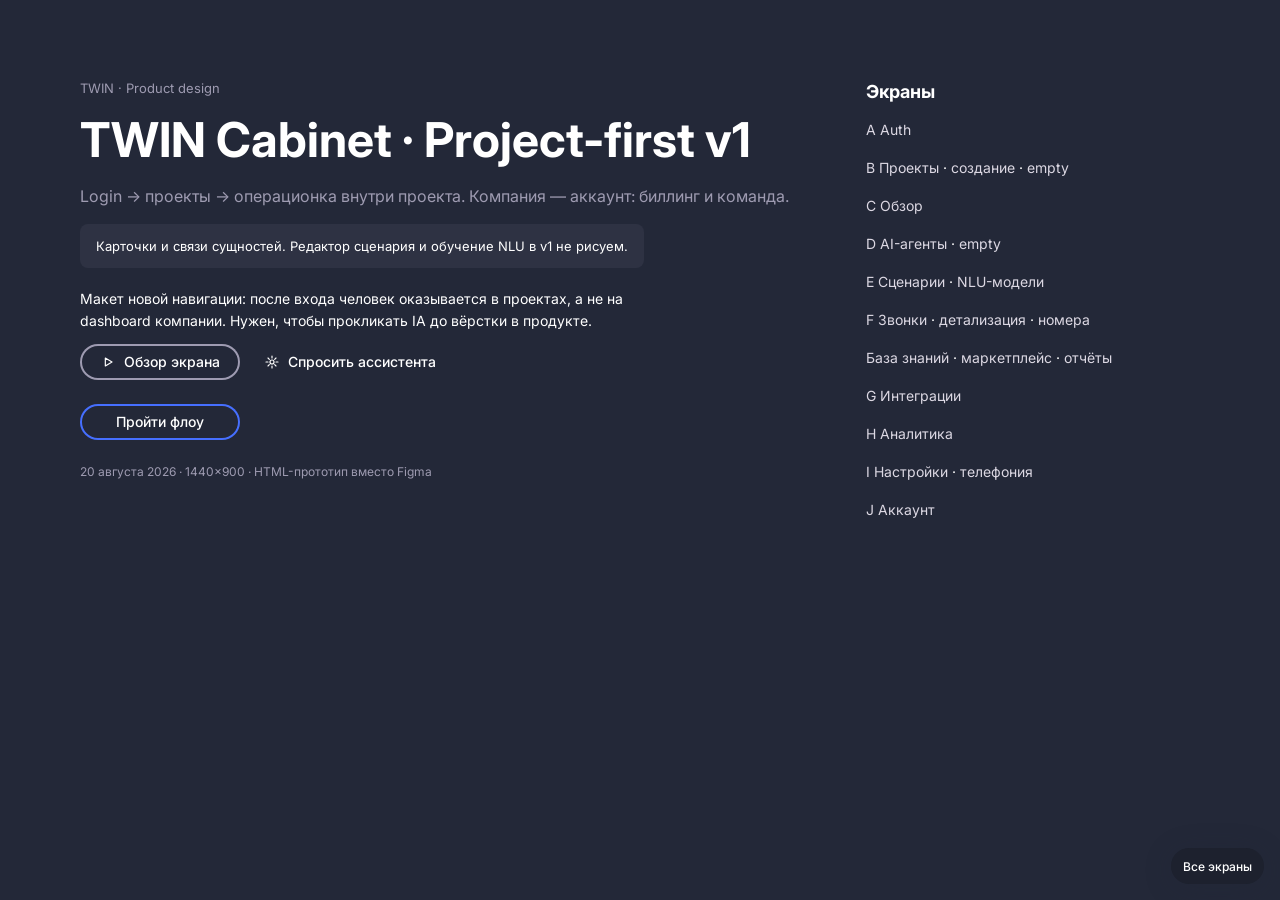
==== index.html @ 2c98aaec "Publish TWIN Cabinet prototype for GitHub Pages" ====
<!doctype html>
<html lang="ru">
  <head>
    <meta charset="utf-8" />
    <meta name="viewport" content="width=1366" />
    <title>TWIN Cabinet · Project-first v1</title>
    <link rel="preconnect" href="https://fonts.googleapis.com" />
    <link rel="preconnect" href="https://fonts.gstatic.com" crossorigin />
    <link
      href="https://fonts.googleapis.com/css2?family=IBM+Plex+Mono:wght@400;500&family=Inter:wght@400;500;700&display=swap"
      rel="stylesheet"
    />
    <link rel="stylesheet" href="css/app.css" />
  </head>
  <body>
    <div id="app"></div>
    <button class="proto-fab" type="button" id="proto-toggle">Все экраны</button>
    <div class="proto-panel hidden" id="proto-panel"></div>
    <!-- Order matters. No bundler — GitHub Pages serves these as-is. -->
    <script src="js/icons.js"></script>
    <script src="js/data.js"></script>
    <script src="js/state.js"></script>
    <script src="js/kinds.js"></script>
    <script src="js/cards.js"></script>
    <script src="js/shell.js"></script>
    <script src="js/guide.js"></script>
    <script src="js/screens-auth.js"></script>
    <script src="js/screens-projects.js"></script>
    <script src="js/screens-ops.js"></script>
    <script src="js/screens-account.js"></script>
    <script src="js/screens-lab.js"></script>
    <script src="js/proto.js"></script>
    <script src="js/boot.js"></script>
  </body>
</html>
---- css/app.css ----
:root {
  --superdark: #1d212e;
  --dark: #232838;
  --mediumdark: #2e3243;
  --mediumdark-02: #444158;
  --mediumdark-03: #56556e;
  --lightdark: #58546e;
  --darkgrey: #9e9bb1;
  --grey: #dcd8e3;
  --lightgrey: #e9e5f0;
  --light: #f1eff5;
  --superlight: #f8f7fa;
  --white: #ffffff;

  --purple: #a156ff;
  --purple-08: #f7f1ff;
  --blue: #466fff;
  --sky: #32b5ee;
  --sky-08: #eff9fe;
  --turquoise: #26cfbb;
  --turquoise-08: #e9faf7;
  --malachite: #1dca66;
  --malachite-08: #edfbf3;
  --green: #71ca00;
  --green-08: #f3fbe6;
  --pink: #ff4286;
  --pink-08: #fff0f6;
  --coralred: #ff4242;
  --coralred-08: #fff0f0;
  --pumpkin: #f66020;
  --pumpkin-08: #fff3ec;
  --tulip: #e5a831;
  --tulip-08: #fdf8ee;
  --flower: #dac400;

  --shadow-small: 0 2px 5px rgba(35, 40, 56, 0.18);
  --shadow-soft: 0 4px 40px rgba(158, 155, 177, 0.18);
  --shadow-medium: 0 4px 30px rgba(35, 40, 56, 0.18);

  --r4: 4px;
  --r8: 8px;
  --r10: 10px;
  --r20: 20px;
  --chip: 20px;

  --sidebar: 240px;
  --sidebar-collapsed: 56px;
  --topbar: 56px;

  --font: Inter, system-ui, sans-serif;
  --mono: "IBM Plex Mono", ui-monospace, monospace;
}

* { box-sizing: border-box; }
html, body { margin: 0; height: 100%; }
body {
  font-family: var(--font);
  font-size: 14px;
  line-height: 24px;
  color: var(--superdark);
  background: var(--dark);
  min-width: 1366px;
  min-height: 900px;
}
button, input, select, textarea { font-family: inherit; }
a { color: inherit; }
button { cursor: pointer; }
.mono { font-family: var(--mono); font-size: 12px; line-height: 16px; }

.h1 { font-size: 30px; line-height: 40px; font-weight: 700; margin: 0; }
.h2 { font-size: 20px; line-height: 32px; font-weight: 700; margin: 0; }
.h3 { font-size: 18px; line-height: 24px; font-weight: 700; margin: 0; }
.h4 { font-size: 16px; line-height: 24px; font-weight: 500; margin: 0; }
.h5 { font-size: 14px; line-height: 24px; font-weight: 500; margin: 0; }
.h6 { font-size: 13px; line-height: 16px; font-weight: 500; margin: 0; }
.normal { font-size: 14px; line-height: 24px; font-weight: 400; }
.small { font-size: 13px; line-height: 16px; font-weight: 400; }
.verysmall { font-size: 12px; line-height: 16px; font-weight: 400; }
.muted { color: var(--lightdark); }
.muted-dark { color: var(--darkgrey); }

/* Buttons — Twin ring-fill */
.btn {
  display: inline-flex;
  align-items: center;
  justify-content: center;
  gap: 8px;
  min-height: 36px;
  padding: 6px 16px;
  border: 0;
  border-radius: var(--r8);
  background: transparent;
  color: var(--blue);
  box-shadow: inset 0 0 0 2px var(--blue);
  font-size: 14px;
  font-weight: 500;
  line-height: 24px;
  transition: 0.2s;
  white-space: nowrap;
}
.btn:hover, .btn:focus-visible { background: var(--blue); color: #fff; outline: none; }
.btn:disabled, .btn.is-disabled {
  color: var(--darkgrey);
  box-shadow: inset 0 0 0 2px var(--grey);
  background: transparent;
  cursor: not-allowed;
  pointer-events: none;
}
.btn-secondary { color: var(--superdark); box-shadow: inset 0 0 0 2px var(--grey); }
.btn-secondary:hover { background: var(--light); color: var(--superdark); }
.btn-ghost { color: var(--lightdark); box-shadow: none; }
.btn-ghost:hover { background: var(--lightgrey); color: var(--superdark); }
.btn-danger { color: var(--coralred); box-shadow: inset 0 0 0 2px var(--coralred); }
.btn-danger:hover { background: var(--coralred); color: #fff; }
.btn-auth {
  border-radius: 30px;
  color: #fff;
  box-shadow: inset 0 0 0 2px var(--blue);
  min-width: 160px;
}
.btn-auth:hover { background: var(--blue); color: #fff; }
.btn-auth.secondary { box-shadow: inset 0 0 0 2px var(--darkgrey); }
.btn-auth.secondary:hover { background: var(--darkgrey); }
.icon-btn {
  width: 36px; height: 36px; padding: 0;
  display: inline-flex; align-items: center; justify-content: center;
  border: 0; border-radius: var(--r8); background: transparent; color: var(--lightdark);
}
.icon-btn:hover { background: var(--lightgrey); color: var(--superdark); }
.icon-btn.on-dark { color: var(--darkgrey); }
.icon-btn.on-dark:hover { background: var(--mediumdark); color: #fff; }

.icon { width: 24px; height: 24px; flex: 0 0 24px; display: inline-flex; }
.icon svg { width: 24px; height: 24px; display: block; }
.icon-16 { width: 16px; height: 16px; flex-basis: 16px; }
.icon-16 svg { width: 16px; height: 16px; }

/* Inputs */
.field { display: flex; flex-direction: column; gap: 6px; }
.field label { font-size: 13px; line-height: 16px; font-weight: 500; color: var(--lightdark); }
.input, .select, .textarea {
  width: 100%;
  height: 40px;
  padding: 8px 12px;
  border: 1px solid var(--grey);
  border-radius: var(--r8);
  background: var(--white);
  color: var(--superdark);
  font-size: 14px;
  line-height: 24px;
  outline: none;
}
.input:focus, .select:focus, .textarea:focus { border-color: var(--blue); box-shadow: 0 0 0 3px rgba(70, 111, 255, 0.15); }
.textarea { height: auto; min-height: 88px; resize: vertical; }
.search {
  display: flex; align-items: center; gap: 8px;
  height: 40px; padding: 0 12px;
  background: var(--white); border: 1px solid var(--grey); border-radius: var(--r8);
}
.search input { border: 0; outline: 0; flex: 1; background: transparent; font-size: 14px; }
.auth-input {
  background: var(--mediumdark);
  border: 1px solid transparent;
  color: #fff;
}
.auth-input::placeholder { color: var(--darkgrey); }
.auth-input:focus { border-color: var(--blue); background: var(--mediumdark); }

/* Chips */
.chip {
  display: inline-flex; align-items: center; gap: 6px;
  height: 24px; padding: 0 10px;
  border-radius: var(--chip);
  font-size: 12px; line-height: 16px; font-weight: 500;
  background: var(--lightgrey); color: var(--lightdark);
}
.chip-draft { background: var(--lightgrey); color: var(--lightdark); }
.chip-active { background: var(--malachite-08); color: #028850; }
.chip-paused { background: var(--tulip-08); color: #bd5d0a; }
.chip-error { background: var(--coralred-08); color: var(--coralred); }
.chip-running { background: var(--sky-08); color: #006299; }
.chip-connected { background: var(--purple-08); color: var(--purple); }
.chip-kind-ai { background: var(--purple-08); color: var(--purple); }
.chip-kind-graph { background: var(--sky-08); color: #006299; }
.chip-kind-nlu { background: var(--tulip-08); color: #bd5d0a; }
.chip-kind-job { background: var(--malachite-08); color: #028850; }
.chip-kind-chat { background: #eef1ff; color: var(--blue); }
.chip-kind-campaign { background: var(--pumpkin-08); color: var(--pumpkin); }
.chip-kind-project { background: var(--light); color: var(--dark); }
.chip-kind-doc { background: var(--pink-08); color: var(--pink); }
.chip-kind-phone { background: var(--turquoise-08); color: #0f8f82; }
.chip-kind-report { background: var(--green-08); color: #4a8a00; }
.chip-kind-market { background: #fbf8dc; color: #8a7900; }
.chip-medium-voice { background: var(--malachite-08); color: #028850; }
.chip-medium-text { background: #eef1ff; color: var(--blue); }
.chip-medium-both { background: var(--superlight); color: var(--lightdark); }
.chips { display: flex; flex-wrap: wrap; gap: 6px; align-items: center; }
.rel-line { font-size: 12px; line-height: 16px; color: var(--lightdark); }
.dot { width: 6px; height: 6px; border-radius: 50%; background: currentColor; }

/* Layout */
.app { display: flex; min-height: 100%; background: var(--light); }
.app.collapsed .sidebar { width: var(--sidebar-collapsed); }
.app.collapsed .nav-label, .app.collapsed .nav-section, .app.collapsed .brand-text { display: none; }
.app.collapsed .nav-item { justify-content: center; padding: 0; width: 40px; margin: 0 auto; }

.sidebar {
  width: var(--sidebar);
  flex: 0 0 auto;
  background: var(--dark);
  color: #fff;
  display: flex;
  flex-direction: column;
  min-height: 100vh;
  padding: 12px 8px 16px;
}
.brand {
  display: flex; align-items: center; gap: 10px;
  height: 40px; padding: 0 8px; margin-bottom: 8px;
  color: var(--superdark); text-decoration: none;
}
.sidebar .brand { color: #fff; margin-bottom: 8px; }
.brand-mark {
  width: 28px; height: 28px; border-radius: 8px;
  background: var(--purple);
  display: grid; place-items: center;
  font-weight: 700; font-size: 13px; color: #fff;
}
.nav { display: flex; flex-direction: column; gap: 2px; flex: 1; }
.nav-item {
  display: flex; align-items: center; gap: 10px;
  height: 40px; padding: 0 12px;
  border-radius: var(--r8);
  color: var(--darkgrey);
  text-decoration: none;
  font-size: 14px; font-weight: 500;
}
.nav-item:hover { background: var(--mediumdark); color: #fff; }
.nav-item.is-active { background: var(--mediumdark); color: #fff; }
.nav-item.is-active .icon { color: var(--purple); }
.nav-divider { height: 1px; background: var(--mediumdark); margin: 8px 12px; }
.sidebar-foot { padding: 8px; }

.main { flex: 1; display: flex; flex-direction: column; min-width: 0; min-height: 100vh; }
.topbar {
  height: var(--topbar);
  flex: 0 0 auto;
  display: flex; align-items: center; justify-content: space-between;
  gap: 16px;
  padding: 0 24px;
  background: var(--white);
  border-bottom: 1px solid var(--lightgrey);
}
.topbar-left, .topbar-right { display: flex; align-items: center; gap: 12px; }
.switcher {
  display: flex; align-items: center; gap: 8px;
  height: 36px; padding: 0 10px 0 12px;
  border-radius: var(--r8);
  background: var(--superlight);
  border: 0; color: var(--superdark);
  font-weight: 500;
  max-width: 280px;
}
.switcher:hover { background: var(--lightgrey); }
.balance {
  display: flex; align-items: center; gap: 8px;
  height: 32px; padding: 0 12px;
  border-radius: var(--chip);
  background: var(--superlight);
  color: var(--lightdark);
  font-size: 13px;
}
.avatar {
  width: 32px; height: 32px; border-radius: 50%;
  background: var(--purple); color: #fff;
  display: grid; place-items: center;
  font-size: 12px; font-weight: 700; border: 0;
}

.page { padding: 24px 32px 48px; flex: 1; }
.page-header {
  display: flex; align-items: flex-start; justify-content: space-between;
  gap: 16px; margin-bottom: 12px;
}
.page-header-left { display: flex; align-items: flex-start; gap: 12px; }
.page-icon {
  width: 40px; height: 40px; border-radius: var(--r8);
  background: var(--white); color: var(--purple);
  display: grid; place-items: center;
  box-shadow: var(--shadow-small);
}

.card {
  background: var(--white);
  border-radius: var(--r8);
  box-shadow: var(--shadow-small);
}
.card-pad { padding: 20px; }

.grid-stats { display: grid; grid-template-columns: repeat(5, 1fr); gap: 16px; }
.stat {
  background: var(--white);
  border-radius: var(--r8);
  padding: 16px 20px;
  box-shadow: var(--shadow-small);
}
.stat .value { font-size: 30px; line-height: 40px; font-weight: 700; }
.stat .label { color: var(--lightdark); font-size: 13px; }

.grid-cards { display: grid; grid-template-columns: repeat(3, 1fr); gap: 16px; }
.entity-grid { display: grid; grid-template-columns: repeat(auto-fill, minmax(260px, 1fr)); gap: 16px; }
.entity-card {
  --kind: var(--purple);
  --kind-fg: var(--purple);
  --kind-bg: var(--purple-08);
  position: relative;
  display: flex; flex-direction: column; align-items: stretch; gap: 10px;
  padding: 14px 16px 14px 18px; text-align: left;
  background: var(--white); border: 0;
  border-radius: var(--r8);
  box-shadow: var(--shadow-small);
  color: inherit;
  min-height: 196px;
}
.entity-card::before {
  content: "";
  position: absolute; left: 0; top: 0; bottom: 0; width: 4px;
  border-radius: 8px 0 0 8px;
  background: var(--kind);
}
.entity-card:hover { box-shadow: var(--shadow-medium); }
.entity-card.is-mini { min-height: 168px; }
.entity-card.is-ai { --kind: var(--purple); --kind-fg: var(--purple); --kind-bg: var(--purple-08); }
.entity-card.is-graph { --kind: var(--sky); --kind-fg: #006299; --kind-bg: var(--sky-08); }
.entity-card.is-nlu { --kind: var(--tulip); --kind-fg: #bd5d0a; --kind-bg: var(--tulip-08); }
.entity-card.is-job { --kind: var(--malachite); --kind-fg: #028850; --kind-bg: var(--malachite-08); }
.entity-card.is-chat { --kind: var(--blue); --kind-fg: var(--blue); --kind-bg: #eef1ff; }
.entity-card.is-campaign { --kind: var(--pumpkin); --kind-fg: var(--pumpkin); --kind-bg: var(--pumpkin-08); }
.entity-card.is-project { --kind: var(--dark); --kind-fg: var(--dark); --kind-bg: var(--light); }
.entity-card.is-doc { --kind: var(--pink); --kind-fg: var(--pink); --kind-bg: var(--pink-08); }
.entity-card.is-phone { --kind: var(--turquoise); --kind-fg: #0f8f82; --kind-bg: var(--turquoise-08); }
.entity-card.is-report { --kind: var(--green); --kind-fg: #4a8a00; --kind-bg: var(--green-08); }
.entity-card.is-market { --kind: var(--flower); --kind-fg: #8a7900; --kind-bg: #fbf8dc; }
.entity-head {
  display: flex; align-items: center; justify-content: space-between; gap: 8px;
}
.entity-type { display: inline-flex; align-items: center; gap: 8px; min-width: 0; }
.entity-mark {
  width: 28px; height: 28px; border-radius: 6px; flex: 0 0 28px;
  background: var(--kind-bg); color: var(--kind-fg);
  display: grid; place-items: center;
}
.entity-mark .icon { color: inherit; }
.entity-type-name {
  font-size: 11px; line-height: 16px; font-weight: 700;
  letter-spacing: 0.04em; text-transform: uppercase;
  color: var(--kind-fg);
}
.entity-title {
  display: -webkit-box; -webkit-line-clamp: 2; -webkit-box-orient: vertical;
  overflow: hidden;
}
.entity-sig {
  display: flex; flex-direction: column; justify-content: center; gap: 6px;
  min-height: 48px; padding-top: 8px;
  border-top: 1px solid var(--lightgrey);
}
.entity-foot {
  display: flex; flex-direction: column; gap: 4px; margin-top: auto;
  padding-top: 8px; border-top: 1px solid var(--lightgrey);
}
.entity-foot .counts { display: flex; gap: 12px; color: var(--lightdark); font-size: 13px; }
.sig-num { font-size: 28px; line-height: 32px; font-weight: 700; letter-spacing: -0.02em; }
.sig-den { font-size: 14px; font-weight: 500; color: var(--lightdark); }
.agent-wave {
  width: 48px; height: 36px;
  display: flex; align-items: flex-end; justify-content: flex-start; gap: 3px;
  color: var(--kind);
}
.agent-wave i { width: 3px; background: currentColor; border-radius: 2px; display: block; }
.flow-sig { display: flex; align-items: center; gap: 6px; height: 36px; color: var(--kind); }
.flow-sig i { width: 10px; height: 10px; border-radius: 3px; background: currentColor; display: block; }
.flow-sig span { width: 20px; height: 2px; background: var(--grey); display: block; }
.entity-card.is-job .progress > span { background: var(--malachite); }
.entity-card.is-campaign .progress > span { background: var(--pumpkin); }
.entity-card .progress { width: 100%; height: 8px; }
.chats-col { display: flex; flex-direction: column; gap: 8px; max-width: 720px; }
.chats-col .entity-card { width: 100%; min-height: 0; }
.chat-preview {
  margin: 0; font-size: 13px; line-height: 20px; color: var(--lightdark);
  display: -webkit-box; -webkit-line-clamp: 2; -webkit-box-orient: vertical; overflow: hidden;
}
.chat-unread {
  min-width: 20px; height: 20px; padding: 0 6px;
  border-radius: 99px; background: var(--purple); color: #fff;
  font-size: 11px; font-weight: 700;
  display: grid; place-items: center;
}
.phone-sig {
  font-family: var(--mono); font-size: 16px; line-height: 24px; font-weight: 500;
}
.mini-bars {
  display: flex; align-items: flex-end; gap: 4px; height: 36px; color: var(--kind);
}
.mini-bars i {
  width: 6px; border-radius: 2px; background: currentColor; display: block;
}
.mini-bars i:nth-child(1) { height: 12px; }
.mini-bars i:nth-child(2) { height: 22px; }
.mini-bars i:nth-child(3) { height: 16px; }
.mini-bars i:nth-child(4) { height: 28px; }
.mini-bars i:nth-child(5) { height: 18px; }

.toolbar { display: flex; align-items: center; gap: 12px; margin-bottom: 16px; }
.toolbar .search { width: 320px; }

.table { width: 100%; border-collapse: collapse; }
.table th {
  text-align: left; font-weight: 500; font-size: 13px; color: var(--lightdark);
  padding: 12px 16px; border-bottom: 1px solid var(--lightgrey);
}
.table td { padding: 12px 16px; border-bottom: 1px solid var(--lightgrey); height: 52px; vertical-align: middle; }
.table tr:last-child td { border-bottom: 0; }
.table tbody tr:hover { background: var(--superlight); }
.row-actions { display: flex; gap: 8px; justify-content: flex-end; }

.tabs { display: flex; gap: 4px; border-bottom: 1px solid var(--lightgrey); margin-bottom: 20px; }
.tab {
  height: 40px; padding: 0 16px; border: 0; background: transparent;
  color: var(--lightdark); font-weight: 500; border-bottom: 2px solid transparent;
  text-decoration: none; display: inline-flex; align-items: center;
}
.tab.is-active { color: var(--superdark); border-bottom-color: var(--purple); }

.empty {
  display: flex; flex-direction: column; align-items: center; text-align: center;
  gap: 8px; padding: 64px 24px;
}
.empty .illu {
  width: 72px; height: 72px; border-radius: 20px;
  background: var(--purple-08); color: var(--purple);
  display: grid; place-items: center; margin-bottom: 8px;
}

.modal-backdrop {
  position: fixed; inset: 0; background: rgba(29, 33, 46, 0.45);
  display: flex; align-items: center; justify-content: center; z-index: 40;
}
.modal {
  width: 480px; background: var(--white); border-radius: var(--r10);
  box-shadow: var(--shadow-medium); padding: 24px;
  display: flex; flex-direction: column; gap: 16px;
}
.modal-actions { display: flex; justify-content: flex-end; gap: 8px; margin-top: 8px; }
.drawer {
  position: fixed; top: 0; right: 0; bottom: 0; width: 480px;
  background: var(--white); box-shadow: var(--shadow-medium); z-index: 41;
  display: flex; flex-direction: column;
}
.drawer-head { padding: 20px 24px; border-bottom: 1px solid var(--lightgrey); display: flex; justify-content: space-between; align-items: center; }
.drawer-body { padding: 24px; overflow: auto; flex: 1; }

.popper {
  position: absolute; top: calc(100% + 8px); left: 0; width: 320px;
  background: var(--white); border-radius: var(--r10);
  box-shadow: var(--shadow-medium); padding: 8px; z-index: 30;
}
.popper.right { left: auto; right: 0; width: 240px; }
.popper-item {
  display: flex; align-items: center; gap: 10px;
  width: 100%; text-align: left; border: 0; background: transparent;
  padding: 10px 12px; border-radius: var(--r8); color: var(--superdark);
}
.popper-item:hover { background: var(--superlight); }
.popper-search { margin: 4px 4px 8px; }

.rel { position: relative; }
.toast {
  position: fixed; bottom: 24px; left: 50%; transform: translateX(-50%);
  background: var(--superdark); color: #fff;
  padding: 12px 16px; border-radius: var(--r8);
  box-shadow: var(--shadow-medium); z-index: 50;
}

/* Auth */
.auth {
  min-height: 100vh; background: var(--dark);
  display: flex; flex-direction: column; align-items: center;
  padding: 25vh 16px 48px;
  position: relative;
}
.auth-lang { position: absolute; top: 24px; right: 32px; color: var(--darkgrey); }
.auth-lang button { background: 0; border: 0; color: var(--darkgrey); font-weight: 500; padding: 4px; }
.auth-lang button.is-on { color: #fff; }
.auth-card { width: 288px; display: flex; flex-direction: column; gap: 16px; }
.logo-word { display: flex; align-items: center; gap: 10px; color: #fff; margin-bottom: 8px; justify-content: center; }
.auth-links { display: flex; flex-direction: column; align-items: center; gap: 8px; }
.auth-links a { color: var(--darkgrey); text-decoration: none; font-size: 13px; }
.auth-links a:hover { color: #fff; }

.account-top {
  height: 56px; display: flex; align-items: center; justify-content: space-between;
  padding: 0 24px; background: var(--white); border-bottom: 1px solid var(--lightgrey);
}

.catalog { display: grid; grid-template-columns: repeat(4, 1fr); gap: 12px; }
.int-card {
  background: var(--white); border-radius: var(--r8); padding: 16px;
  box-shadow: var(--shadow-small); text-align: left; border: 0;
  display: flex; flex-direction: column; gap: 8px; min-height: 120px; color: inherit;
}
.int-card:hover { box-shadow: var(--shadow-medium); }
.int-logo {
  width: 36px; height: 36px; border-radius: 8px;
  display: grid; place-items: center; color: #fff; font-weight: 700; font-size: 12px;
}

.bars { display: flex; align-items: flex-end; gap: 8px; height: 160px; padding: 8px 0 0; }
.bar { flex: 1; background: var(--blue); border-radius: 4px 4px 0 0; opacity: 0.85; min-height: 8px; }
.skel { background: linear-gradient(90deg, var(--lightgrey), var(--grey), var(--lightgrey)); background-size: 200% 100%; animation: shimmer 1.2s infinite; border-radius: 6px; }
@keyframes shimmer { to { background-position: -200% 0; } }

.danger-zone { border: 1px solid var(--coralred-08); background: #fff; border-radius: var(--r8); padding: 16px 20px; display: flex; justify-content: space-between; align-items: center; }

.progress { height: 6px; background: var(--lightgrey); border-radius: 99px; overflow: hidden; width: 120px; }
.progress > span { display: block; height: 100%; background: var(--malachite); }

.hint { font-size: 12px; color: var(--darkgrey); }

/* Prototype chrome */
.proto-fab {
  position: fixed; right: 16px; bottom: 16px; z-index: 60;
  height: 36px; padding: 0 12px;
  border: 0; border-radius: var(--chip);
  background: var(--superdark); color: #fff;
  font-size: 12px; font-weight: 500;
  box-shadow: var(--shadow-medium);
}
.proto-panel {
  position: fixed; right: 16px; bottom: 60px; z-index: 60;
  width: 360px; max-height: 70vh; overflow: auto;
  background: var(--white); border-radius: var(--r10);
  box-shadow: var(--shadow-medium); padding: 16px;
}
.proto-panel a { display: block; padding: 4px 0; color: var(--blue); text-decoration: none; font-size: 13px; }
.proto-panel h4 { margin: 12px 0 4px; }
.proto-note {
  font-size: 12px; color: var(--lightdark); margin: 0 0 12px;
  padding: 8px 10px; background: var(--tulip-08); border-radius: 8px;
}

.cover {
  min-height: 100vh; background: var(--dark); color: #fff;
  padding: 80px;
  display: grid; grid-template-columns: 1fr 420px; gap: 48px;
}
.cover a { color: var(--grey); text-decoration: none; }
.cover a:hover { color: #fff; }
.scope {
  display: inline-flex; margin-top: 16px; padding: 10px 16px;
  background: var(--mediumdark); border-radius: 8px; font-size: 13px;
}

.row { display: flex; gap: 16px; }
.col { flex: 1; }
.gap-8 { gap: 8px; }
.gap-12 { gap: 12px; }
.gap-16 { gap: 16px; }
.mt-8 { margin-top: 8px; }
.mt-16 { margin-top: 16px; }
.mt-24 { margin-top: 24px; }
.stack { display: flex; flex-direction: column; gap: 16px; }
.between { display: flex; justify-content: space-between; align-items: center; }
.hidden { display: none !important; }
.temp { opacity: 0.85; }
.btn-temp { color: var(--lightdark); box-shadow: inset 0 0 0 1px var(--grey); font-size: 13px; min-height: 32px; padding: 4px 10px; }
.btn-temp:hover { background: var(--superlight); color: var(--superdark); }

.choice-grid { display: grid; grid-template-columns: repeat(3, 1fr); gap: 16px; }
.choice-card {
  display: flex; flex-direction: column; gap: 8px; text-align: left;
  padding: 24px; min-height: 200px;
  background: var(--white); border: 0; border-radius: var(--r8);
  box-shadow: var(--shadow-small); color: inherit;
}
.choice-card:hover { box-shadow: var(--shadow-medium); }
.choice-card .tag { color: var(--purple); font-size: 12px; font-weight: 500; }
.tile-grid { display: grid; grid-template-columns: repeat(3, 1fr); gap: 12px; }
.tile {
  display: flex; flex-direction: column; align-items: flex-start; gap: 6px;
  padding: 16px; min-height: 108px; text-align: left;
  background: var(--white); border: 2px solid transparent; border-radius: var(--r8);
  box-shadow: var(--shadow-small); color: inherit;
}
.tile:hover { box-shadow: var(--shadow-medium); }
.tile.is-on { border-color: var(--purple); background: var(--purple-08); }
.tile .check { color: var(--purple); font-size: 12px; font-weight: 500; min-height: 16px; }
.steps { display: flex; gap: 16px; margin-bottom: 24px; color: var(--darkgrey); font-size: 13px; }
.steps .is-on { color: var(--superdark); font-weight: 500; }
.nav-row { display: flex; align-items: center; gap: 0; }
.nav-row .nav-item { flex: 1; min-width: 0; }
.pin-btn {
  width: 28px; height: 28px; margin-right: 4px; padding: 0;
  border: 0; border-radius: 6px; background: transparent;
  color: var(--darkgrey); opacity: 0; flex: 0 0 28px;
  display: inline-flex; align-items: center; justify-content: center;
}
.nav-row:hover .pin-btn, .pin-btn.is-on, .nav-more.is-on ~ .nav-row .pin-btn { opacity: 1; }
.pin-btn.is-on { color: #fff; }
.pin-btn:hover { background: var(--mediumdark); color: #fff; }
.app.collapsed .pin-btn, .app.collapsed .nav-sec, .app.collapsed .nav-empty { display: none; }
.nav-sec {
  padding: 12px 12px 4px;
  font-size: 11px; line-height: 16px; letter-spacing: 0.04em;
  text-transform: uppercase; color: var(--mediumdark-03);
}
.nav-more {
  display: flex; align-items: center; gap: 10px;
  width: 100%; height: 40px; padding: 0 12px; margin-top: 4px;
  border: 0; border-radius: var(--r8);
  background: transparent; color: var(--darkgrey);
  font-size: 13px; font-weight: 500; text-align: left;
}
.nav-more:hover, .nav-more.is-on { background: var(--mediumdark); color: #fff; }
.nav-empty { padding: 8px 12px 12px; font-size: 12px; color: var(--mediumdark-03); }
.setup-card { background: var(--white); border-radius: var(--r8); box-shadow: var(--shadow-small); padding: 20px 24px; }
.setup-card .h3 { margin: 0; }
.setup-bar { height: 6px; background: var(--lightgrey); border-radius: 99px; overflow: hidden; margin: 12px 0 4px; }
.setup-bar > span { display: block; height: 100%; background: var(--malachite); }
.setup-step { display: flex; align-items: center; gap: 12px; padding: 12px 0; border-bottom: 1px solid var(--lightgrey); }
.setup-step:last-child { border-bottom: 0; padding-bottom: 0; }
.setup-step.is-done { opacity: 0.55; }
.setup-body { flex: 1; min-width: 0; }
.setup-step .btn { flex: 0 0 auto; }
.setup-num {
  width: 24px; height: 24px; border-radius: 50%; flex: 0 0 24px;
  display: grid; place-items: center;
  background: var(--purple-08); color: var(--purple);
  font-size: 12px; font-weight: 700;
}
.setup-step.is-done .setup-num { background: var(--malachite-08); color: #028850; }
.create-wrap { max-width: 960px; }

.overview-split { display: grid; grid-template-columns: 1.4fr 1fr; gap: 16px; margin-top: 16px; align-items: start; }
.note-card textarea {
  width: 100%; min-height: 120px; border: 0; resize: vertical;
  background: transparent; padding: 0; font-size: 14px; line-height: 24px; color: var(--superdark);
}
.note-card textarea:focus { outline: none; }
.attn-item {
  display: flex; align-items: flex-start; gap: 10px;
  padding: 10px 0; border-bottom: 1px solid var(--lightgrey);
}
.attn-item:last-child { border-bottom: 0; padding-bottom: 0; }
.attn-item:first-child { padding-top: 0; }
.module-pills { display: flex; flex-wrap: wrap; gap: 6px; margin: -4px 0 16px; }

.page-lead { margin: 0 0 24px; max-width: 720px; }
.page-lead-text { margin: 0 0 12px; font-size: 14px; line-height: 22px; color: var(--superdark); }
.page-lead-actions { display: flex; flex-wrap: wrap; gap: 8px; }
.page-lead.is-dark { max-width: 420px; margin: 0 auto 24px; text-align: center; }
.page-lead.is-dark .page-lead-text { color: #fff; }
.page-lead.is-dark .page-lead-actions { justify-content: center; }
.page-lead.is-dark .btn-ghost { color: #fff; }
.page-lead.is-dark .btn-ghost:hover { background: var(--mediumdark); color: #fff; }
.cover .page-lead.is-dark { margin: 20px 0 0; max-width: 560px; text-align: left; }
.cover .page-lead.is-dark .page-lead-actions { justify-content: flex-start; }
.auth { padding-top: 12vh; }

.tour-layer { position: fixed; inset: 0; z-index: 80; pointer-events: none; }
.tour-catch { position: absolute; inset: 0; pointer-events: auto; z-index: 0; }
.tour-hole {
  position: fixed; pointer-events: auto; z-index: 1;
  border-radius: 10px;
  box-shadow: 0 0 0 9999px rgba(35, 40, 56, 0.55);
  outline: 2px solid var(--purple);
}
.tour-card {
  position: fixed; width: 360px; max-width: calc(100vw - 32px); z-index: 2;
  padding: 16px; pointer-events: auto;
  background: var(--white); border-radius: var(--r8);
  box-shadow: var(--shadow-medium); color: var(--superdark);
}

.ask-panel {
  position: fixed; top: 0; right: 0; bottom: 0; width: 380px;
  display: flex; flex-direction: column;
  background: var(--white); box-shadow: var(--shadow-medium); z-index: 90;
}
.ask-head {
  display: flex; align-items: flex-start; justify-content: space-between;
  gap: 12px; padding: 16px 20px; border-bottom: 1px solid var(--lightgrey);
}
.ask-log { flex: 1; overflow: auto; padding: 16px 20px; display: flex; flex-direction: column; gap: 10px; }
.ask-msg { display: flex; }
.ask-msg.is-user { justify-content: flex-end; }
.ask-bubble { max-width: 100%; padding: 10px 12px; border-radius: 10px; font-size: 13px; line-height: 20px; }
.ask-msg.is-assistant .ask-bubble { background: var(--lightgrey); }
.ask-msg.is-user .ask-bubble { background: var(--purple-08); }
.ask-suggest { display: flex; flex-wrap: wrap; gap: 6px; padding: 0 20px 12px; }
.ask-suggest .chip {
  border: 0; cursor: pointer; height: auto; min-height: 28px;
  padding: 6px 10px; white-space: normal; text-align: left; line-height: 16px;
}
.ask-suggest .chip:hover { background: var(--purple-08); color: var(--purple); }
.ask-form { display: flex; gap: 8px; padding: 12px 20px 20px; border-top: 1px solid var(--lightgrey); }
.ask-form .input { flex: 1; }

.ai-insight {
  background: var(--white);
  border-radius: var(--r8);
  box-shadow: var(--shadow-small);
  padding: 16px 20px;
  margin: -8px 0 24px;
  border-left: 4px solid var(--purple);
}
.ai-insight-head {
  display: flex; align-items: center; flex-wrap: wrap; gap: 8px;
  margin-bottom: 12px;
}
.ai-insight-mark {
  width: 28px; height: 28px; border-radius: 8px;
  display: grid; place-items: center;
  background: var(--purple-08); color: var(--purple);
}
.ai-insight-cols { display: grid; grid-template-columns: 1fr 1fr; gap: 16px 24px; }
.ai-insight-k { color: var(--darkgrey); text-transform: uppercase; letter-spacing: 0.04em; margin-bottom: 8px; }
.ai-insight-list { margin: 0; padding: 0; list-style: none; display: flex; flex-direction: column; gap: 8px; }
.ai-insight-list li {
  position: relative;
  padding: 0 0 0 14px;
  font-size: 13px; line-height: 20px; color: var(--superdark);
}
.ai-insight-list li::before {
  content: '';
  position: absolute; left: 0; top: 7px;
  width: 6px; height: 6px; border-radius: 50%;
}
.ai-insight-list .is-off::before { background: var(--tulip); }
.ai-insight-list .is-up::before { background: var(--malachite); }
.ai-prompt { margin-top: 12px; }
.ai-prompt summary {
  cursor: pointer;
  font-size: 13px; font-weight: 500; color: var(--lightdark);
}
.ai-prompt summary:hover { color: var(--superdark); }
.ai-prompt .textarea {
  margin-top: 10px;
  font-family: 'IBM Plex Mono', ui-monospace, monospace;
  font-size: 12px; line-height: 18px;
  min-height: 108px;
}

.canon-row {
  display: grid;
  grid-template-columns: 280px 1fr;
  gap: 24px;
  align-items: start;
  padding: 20px 0;
  border-top: 1px solid var(--lightgrey);
}
.canon-sample { max-width: 280px; }
.canon-sample .entity-card { width: 100%; pointer-events: none; cursor: default; }
.canon-copy .small { line-height: 20px; color: var(--superdark); }
.canon-anatomy { margin: 8px 0 0; padding-left: 18px; font-size: 13px; line-height: 22px; }
.canon-anatomy li { margin: 0 0 4px; }

.page-schematic {
  display: grid; grid-template-columns: 200px 1fr; min-height: 360px;
  border-radius: var(--r8); overflow: hidden;
  box-shadow: var(--shadow-small); margin-bottom: 8px;
  pointer-events: none;
}
.ps-side { background: var(--dark); color: #fff; padding: 16px 12px; font-size: 12px; }
.ps-main { background: var(--light); display: flex; flex-direction: column; }
.ps-top {
  display: flex; justify-content: space-between; align-items: center;
  gap: 12px; padding: 10px 16px; background: var(--white);
  border-bottom: 1px solid var(--lightgrey); font-size: 12px;
}
.ps-page { padding: 16px 20px 20px; }
.ps-head, .ps-lead, .ps-top { display: flex; justify-content: space-between; gap: 8px; flex-wrap: wrap; }
.ps-head { align-items: center; margin-bottom: 8px; }
.ps-lead {
  flex-direction: column; align-items: flex-start; gap: 6px;
  margin: 0 0 12px; font-size: 12px; color: var(--darkgrey);
}
.ps-body {
  background: var(--white); border-radius: 8px; min-height: 88px;
  padding: 16px; font-size: 12px; color: var(--lightdark);
  box-shadow: var(--shadow-small);
}
.ps-row { display: flex; align-items: center; gap: 6px; min-height: 24px; }
.ps-row.is-on { color: var(--purple); font-weight: 500; }
.ps-side .ps-row { color: var(--darkgrey); }
.ps-side .ps-row.is-on { color: #fff; }
.ps-sec { font-size: 10px; letter-spacing: 0.04em; text-transform: uppercase; color: var(--mediumdark-03); margin: 10px 0 4px; }
.ps-gap { flex: 1; min-height: 24px; }
.ps-lab { color: #fff; font-weight: 700; }
.ps-n {
  width: 18px; height: 18px; border-radius: 50%; flex: 0 0 18px;
  display: grid; place-items: center;
  background: var(--purple); color: #fff;
  font-size: 10px; font-weight: 700; line-height: 1;
}
.canon-slot { max-width: 280px; }
.ps-side { display: flex; flex-direction: column; }
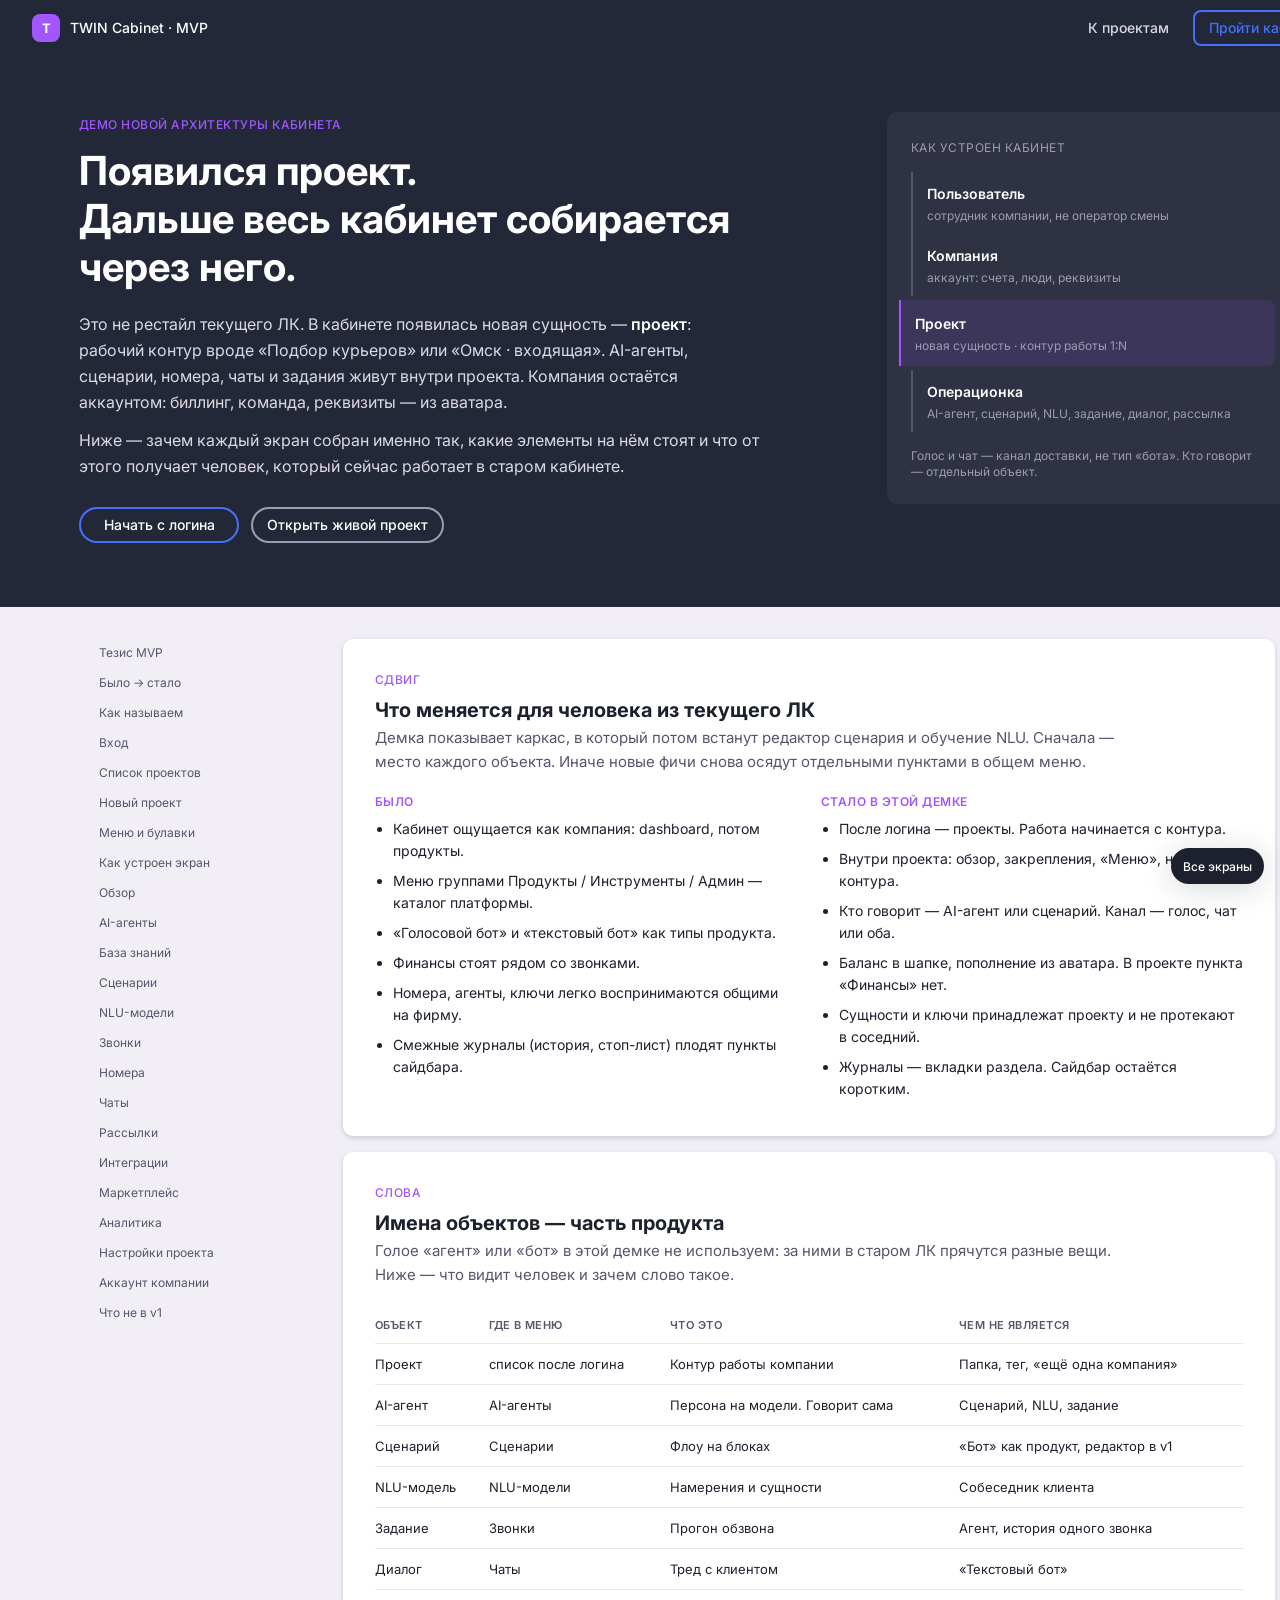
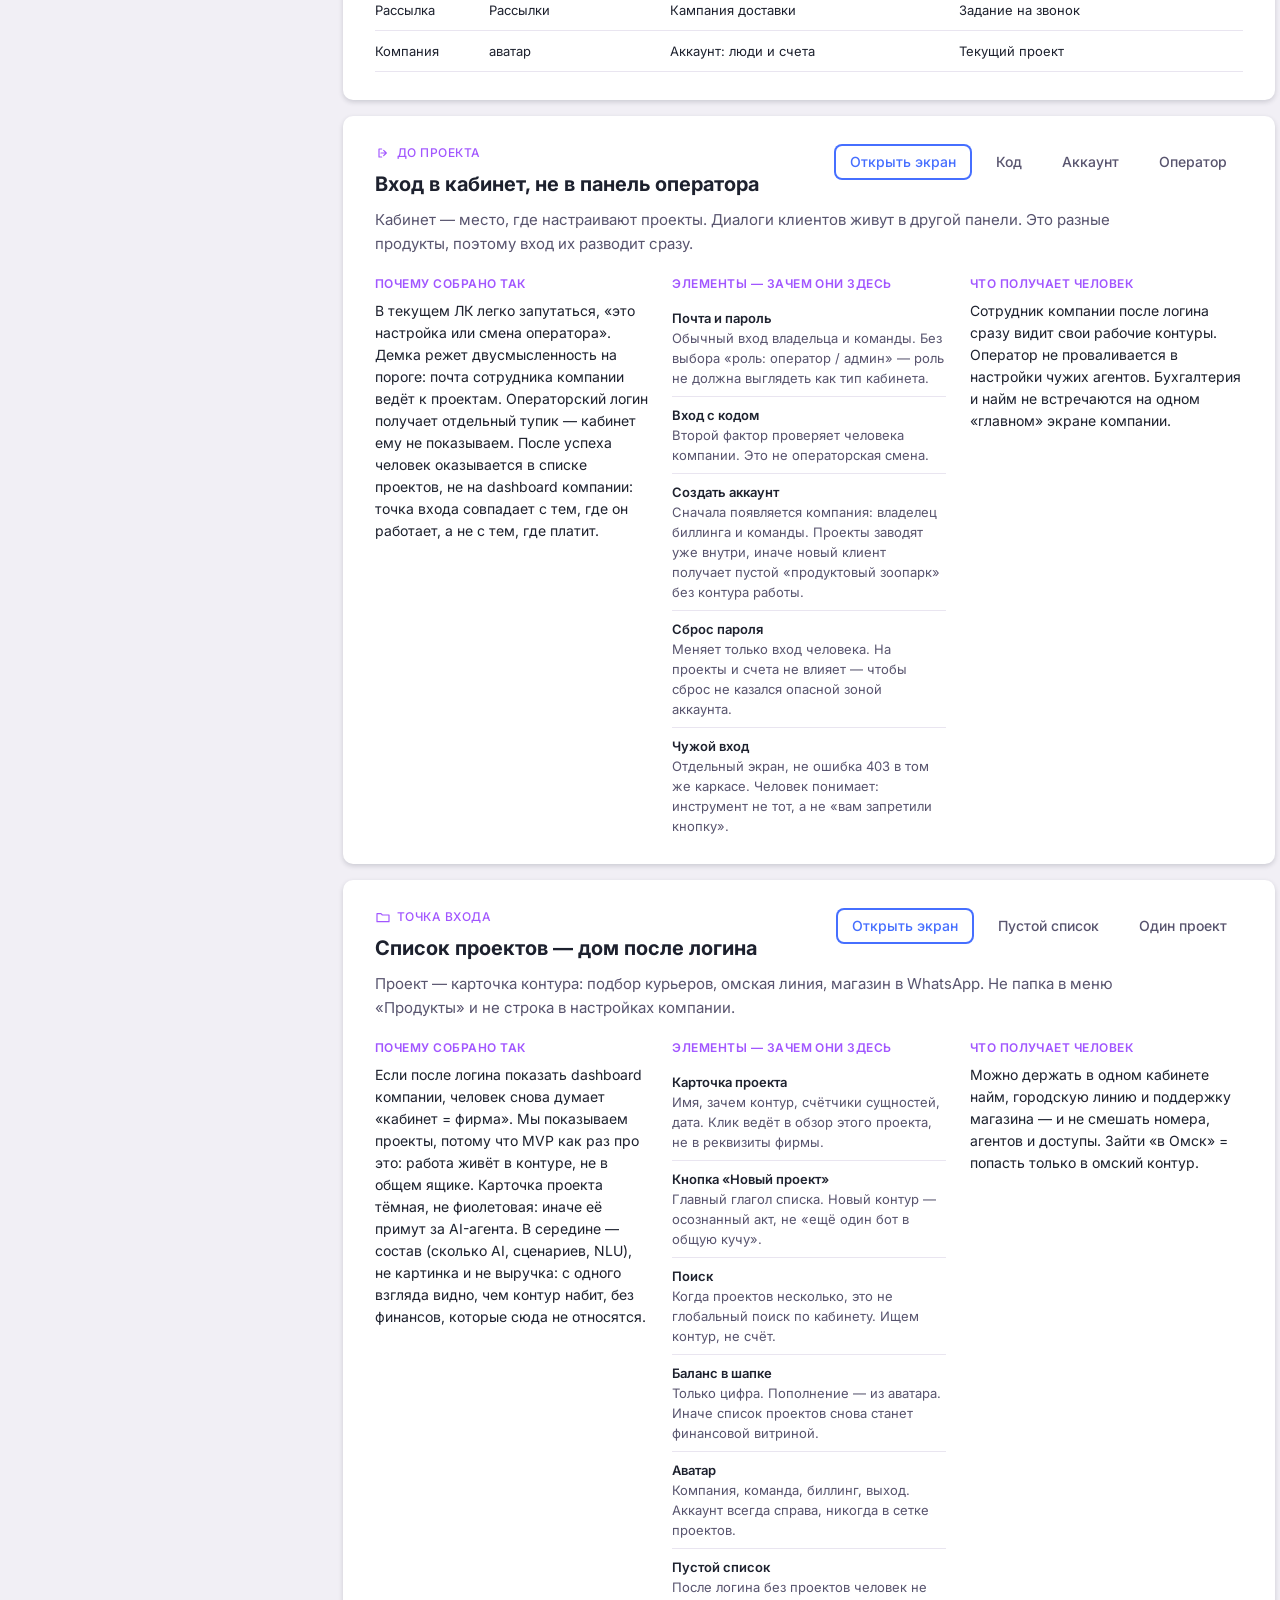
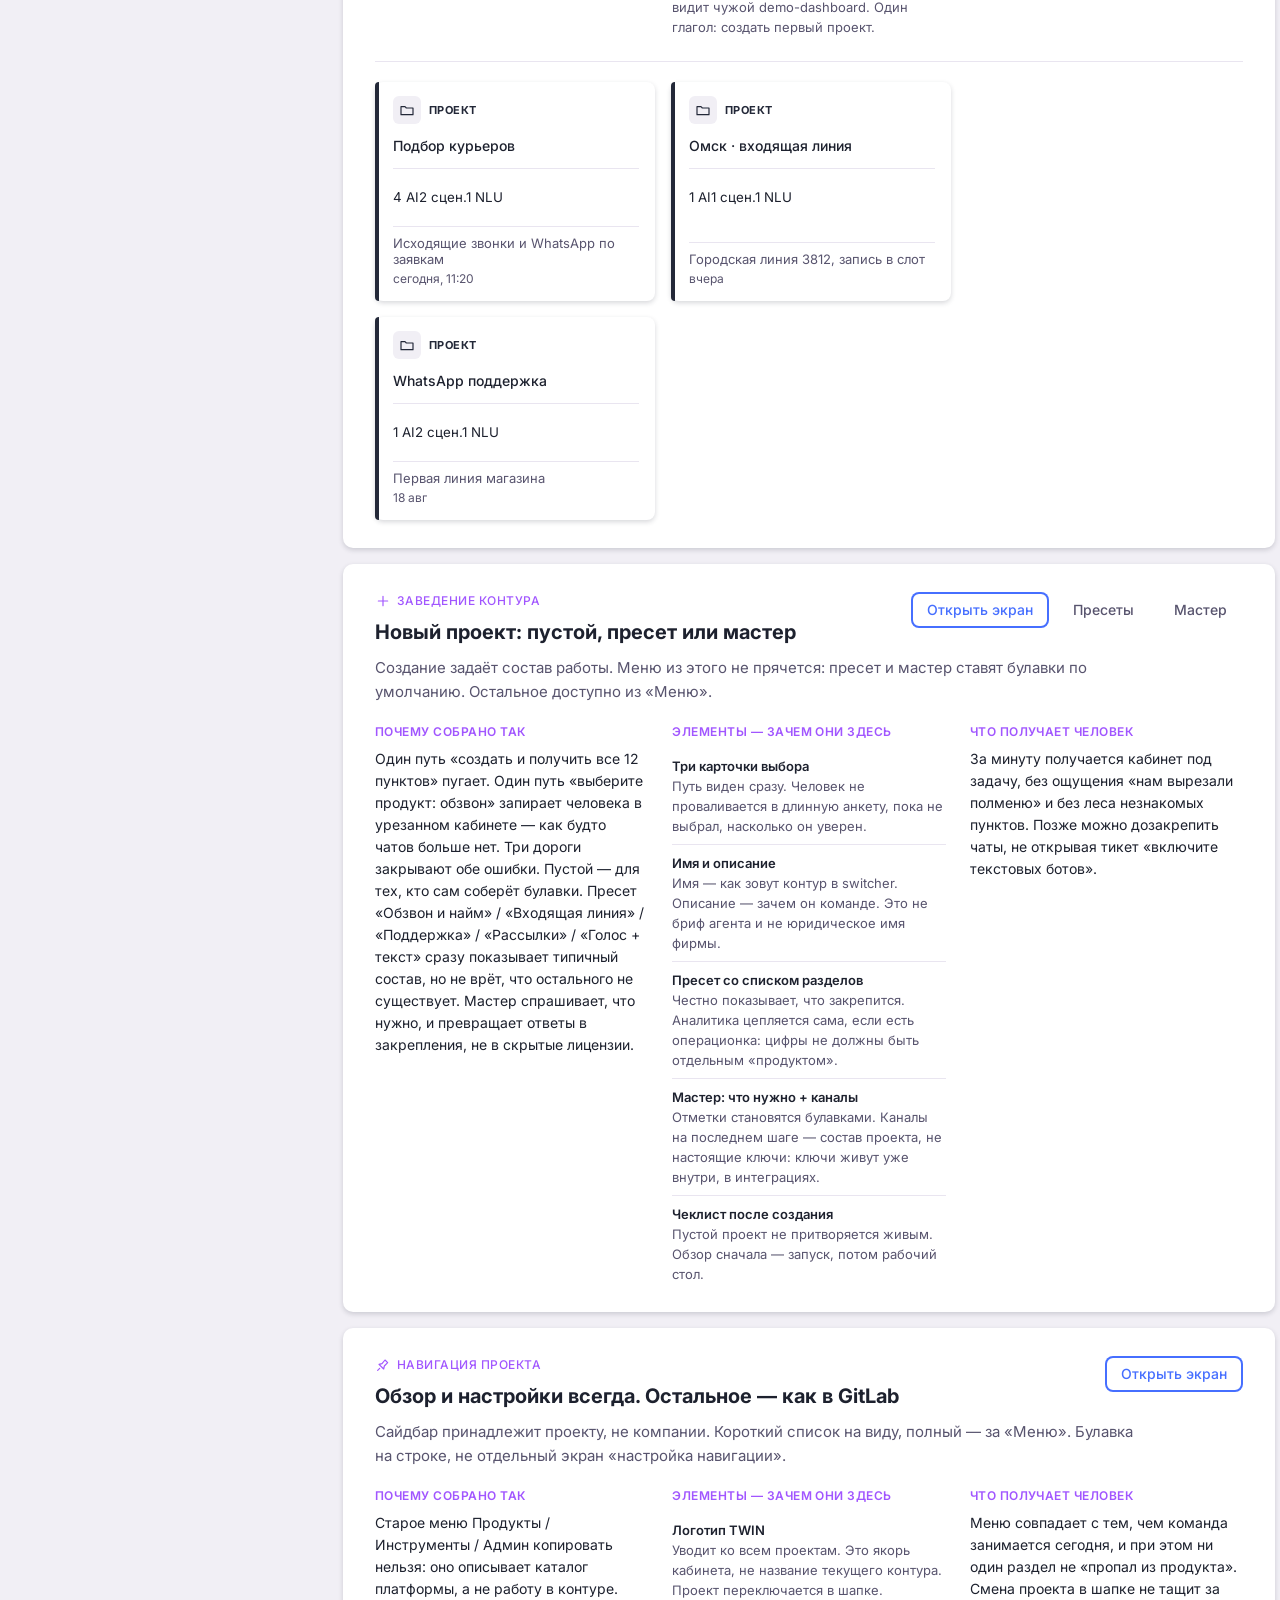
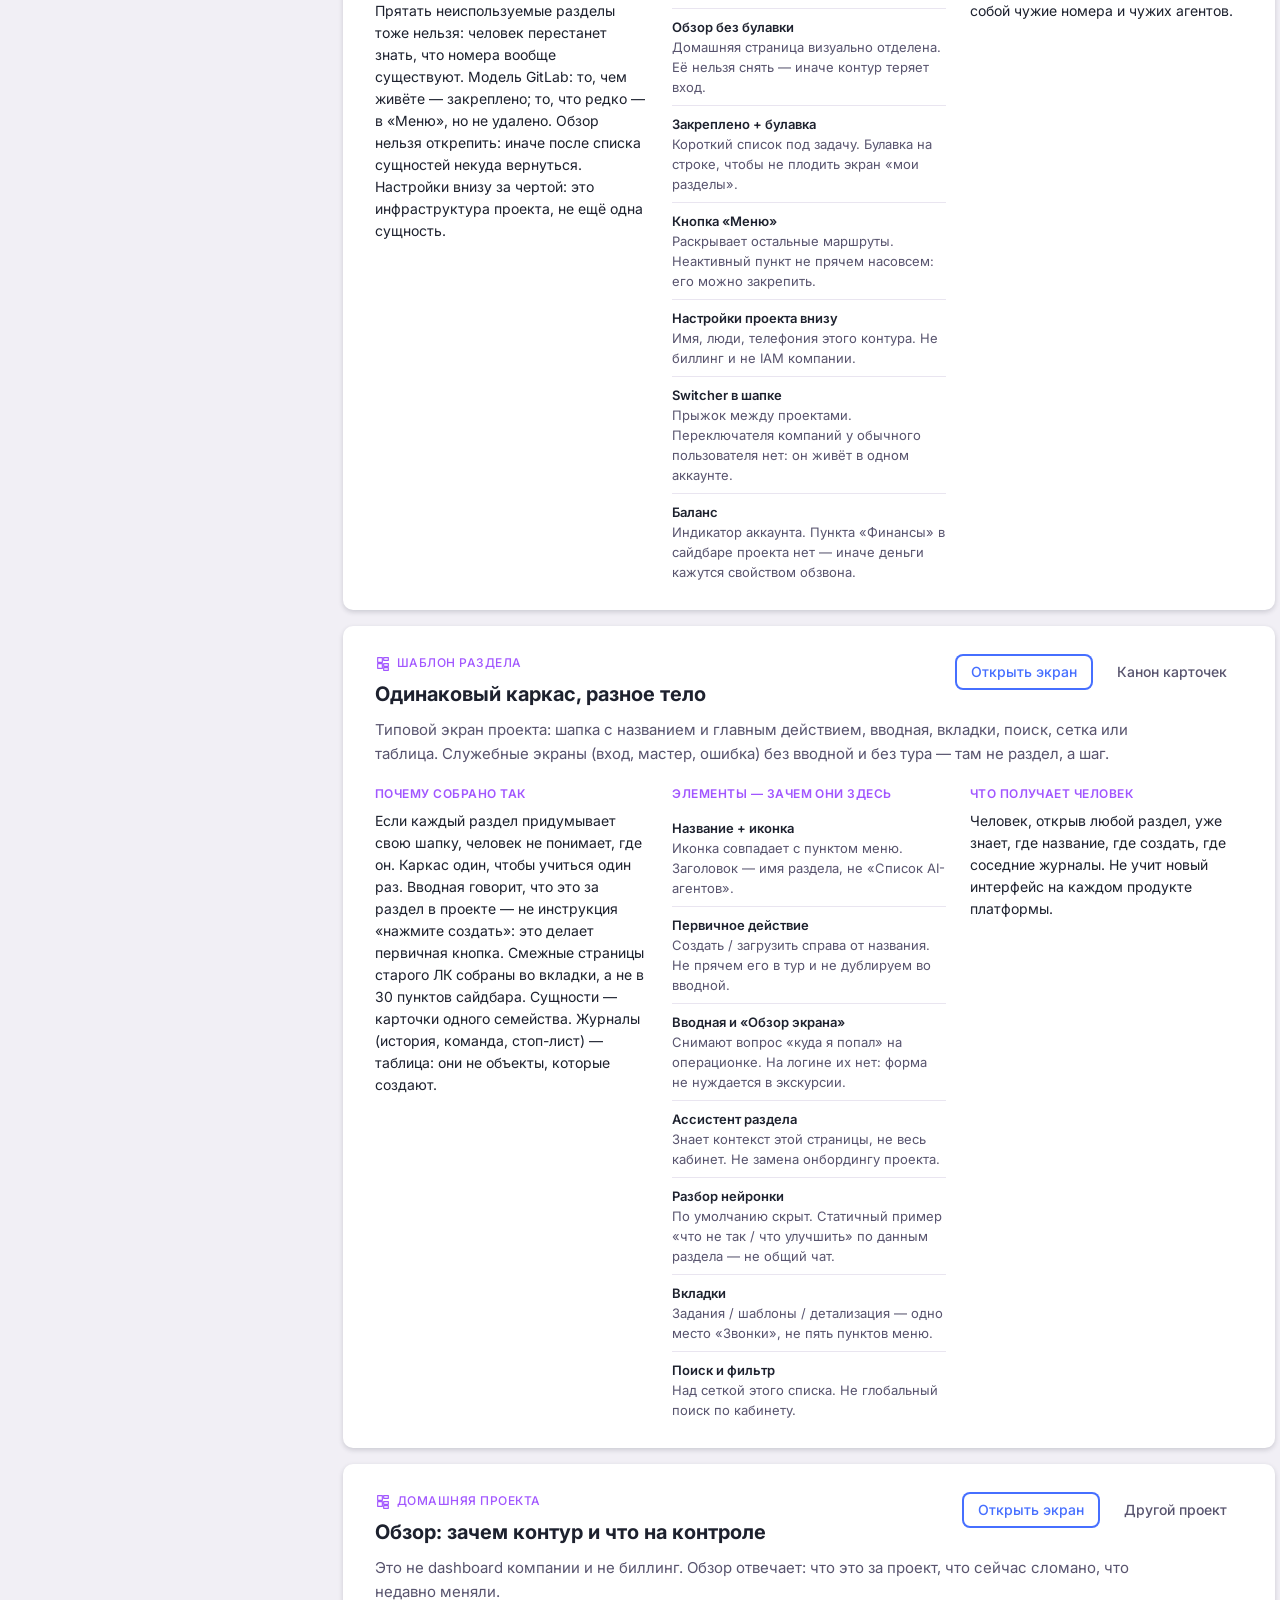
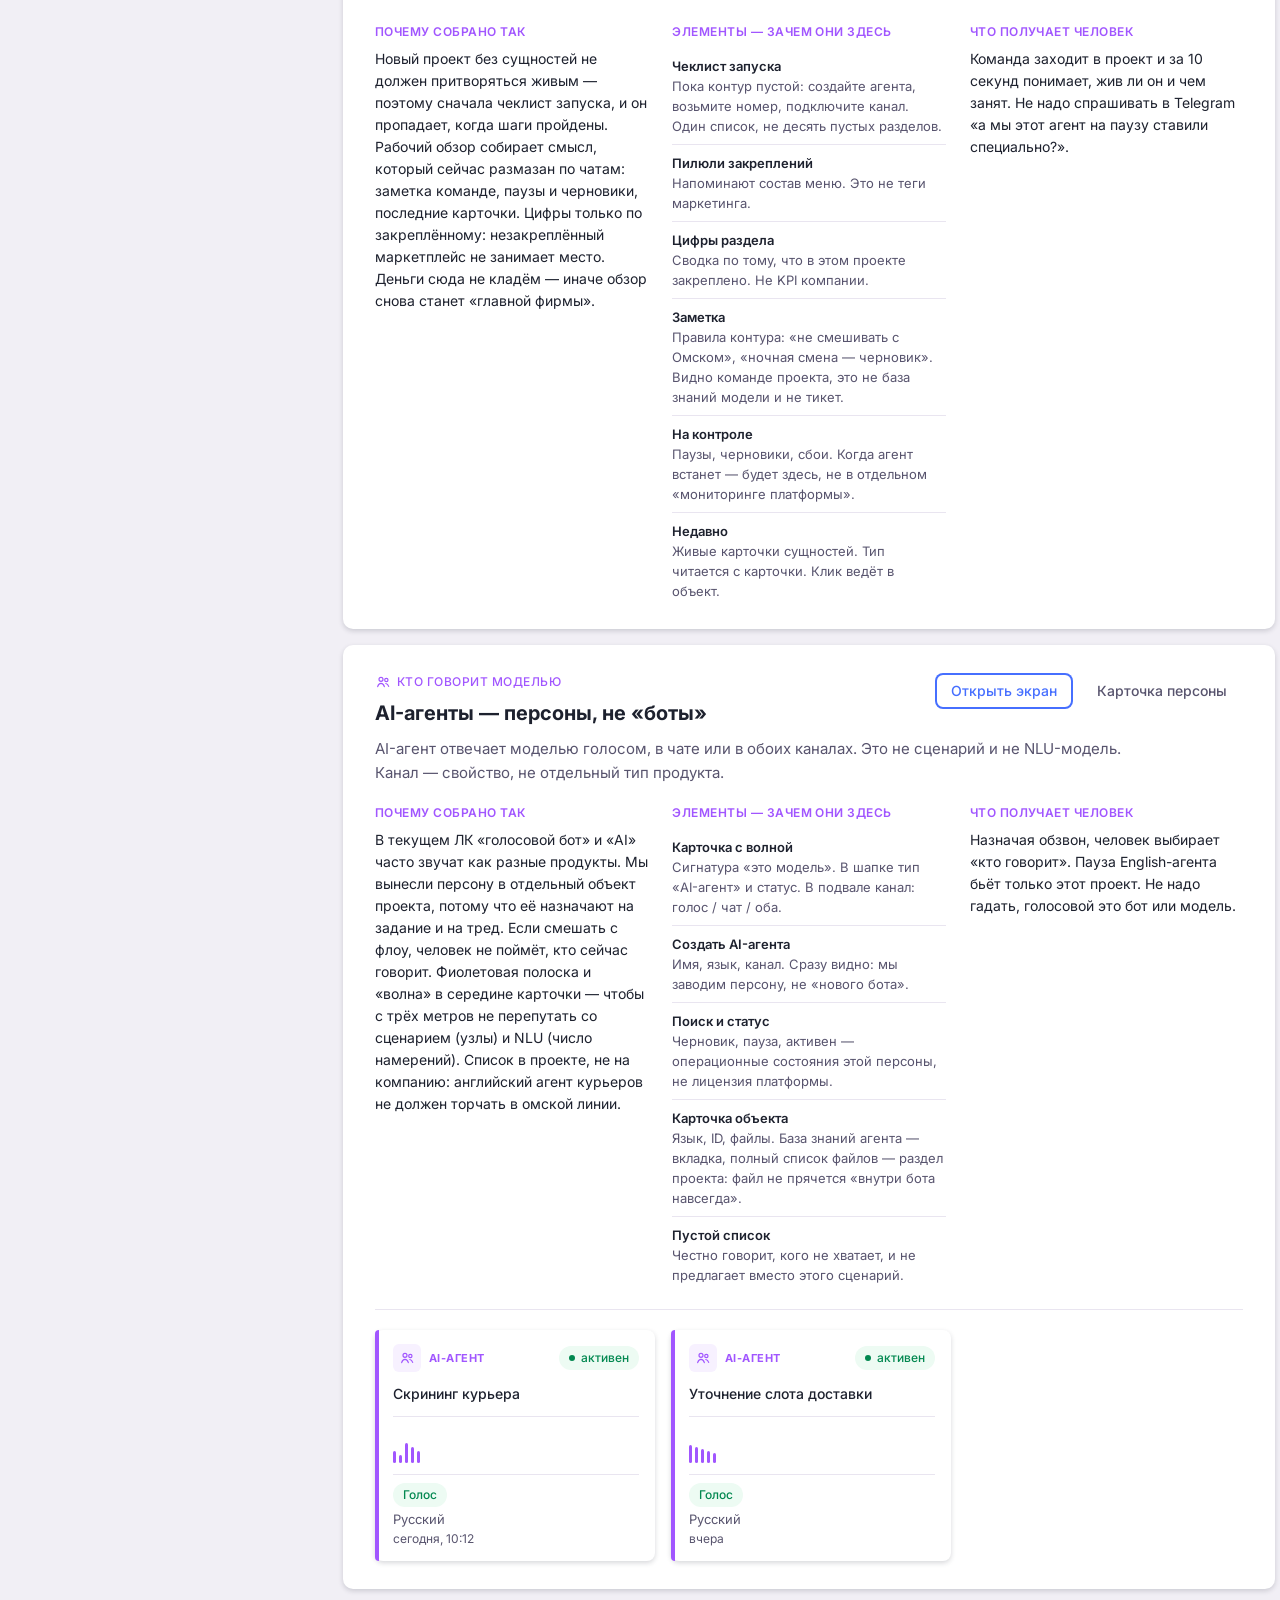
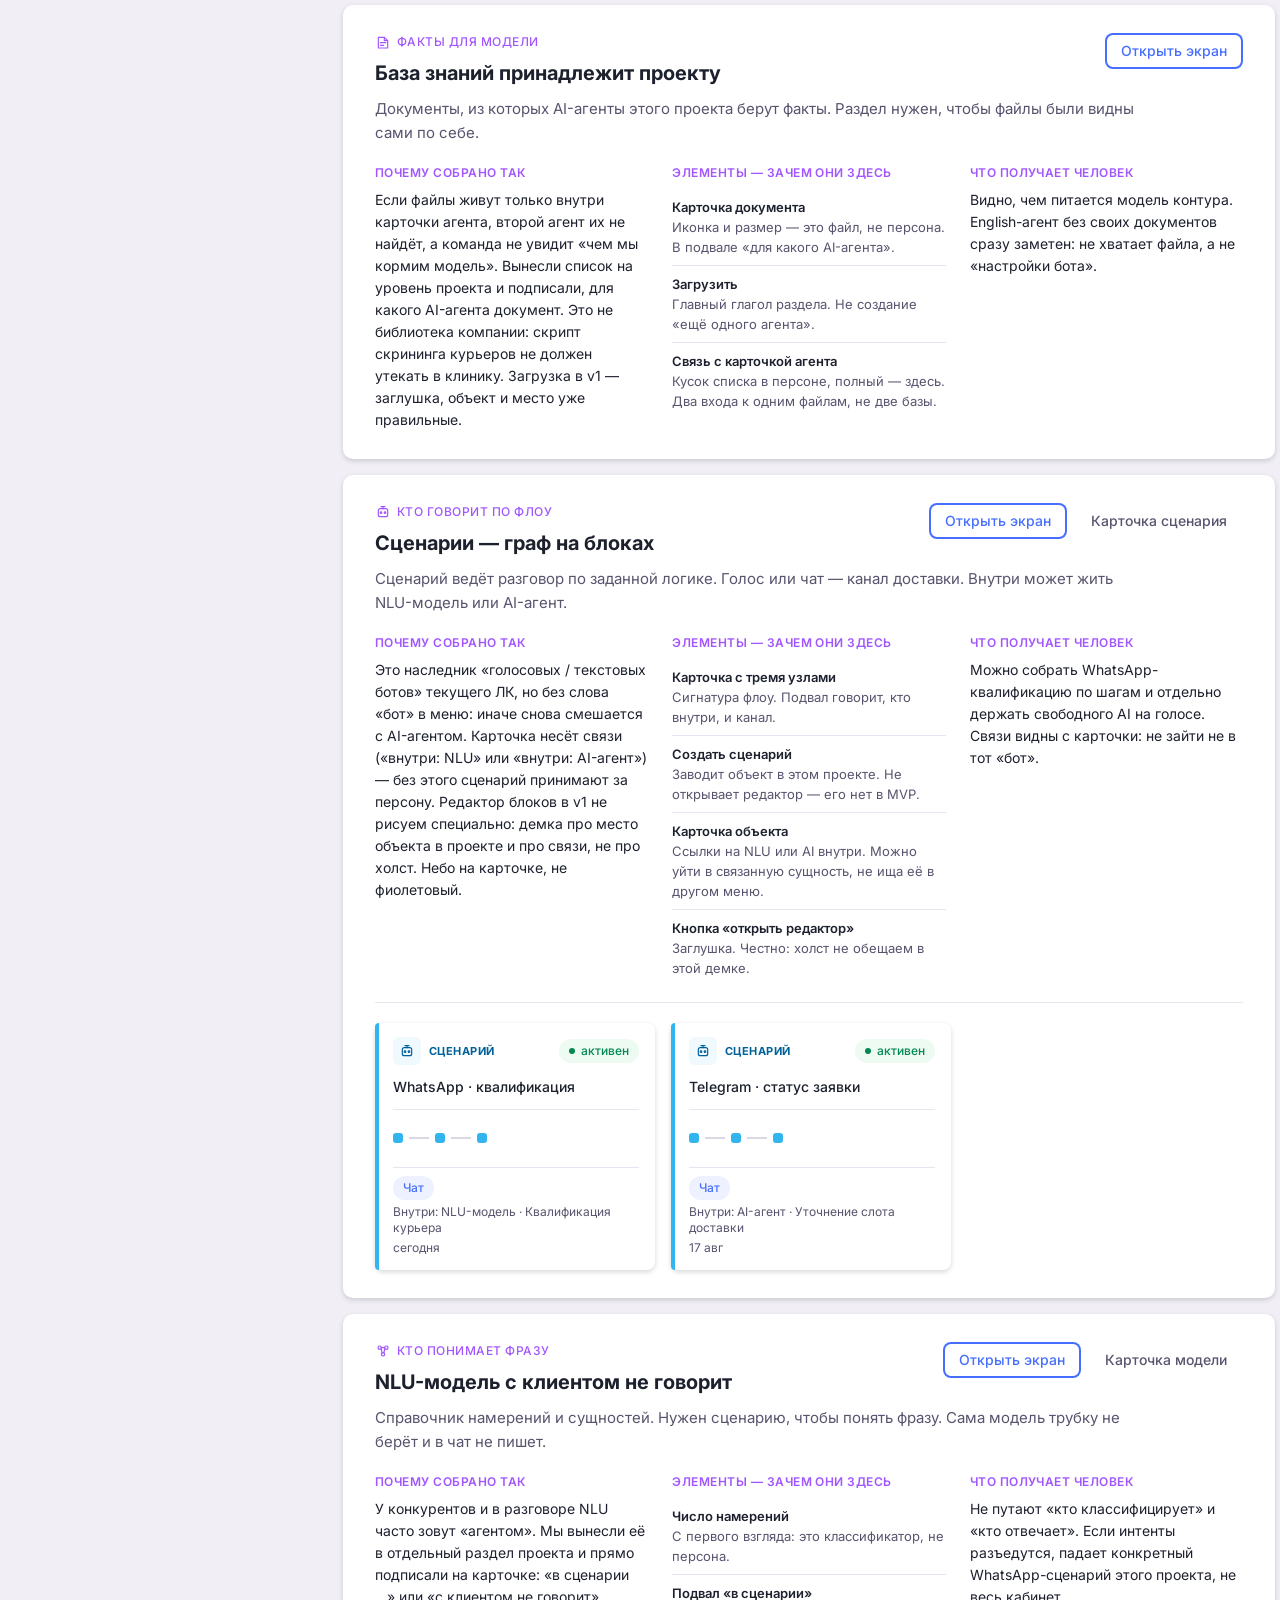
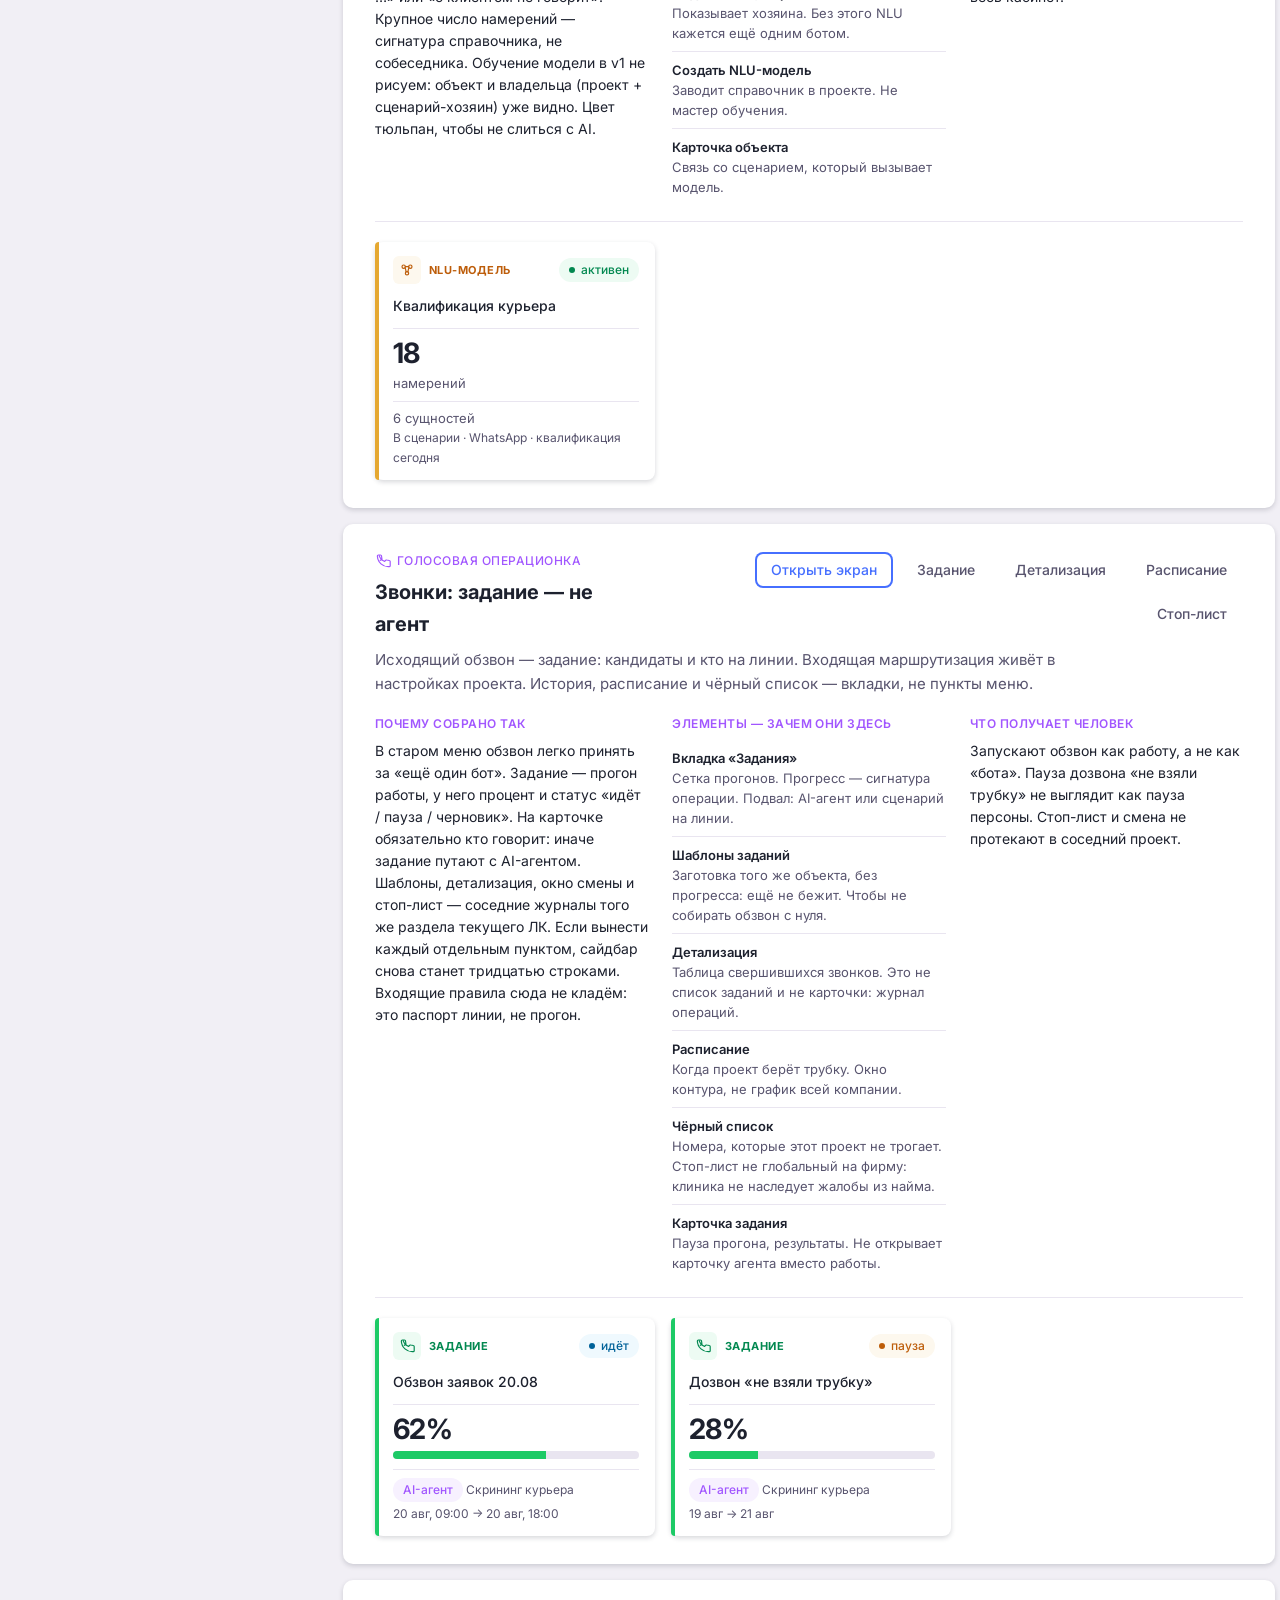
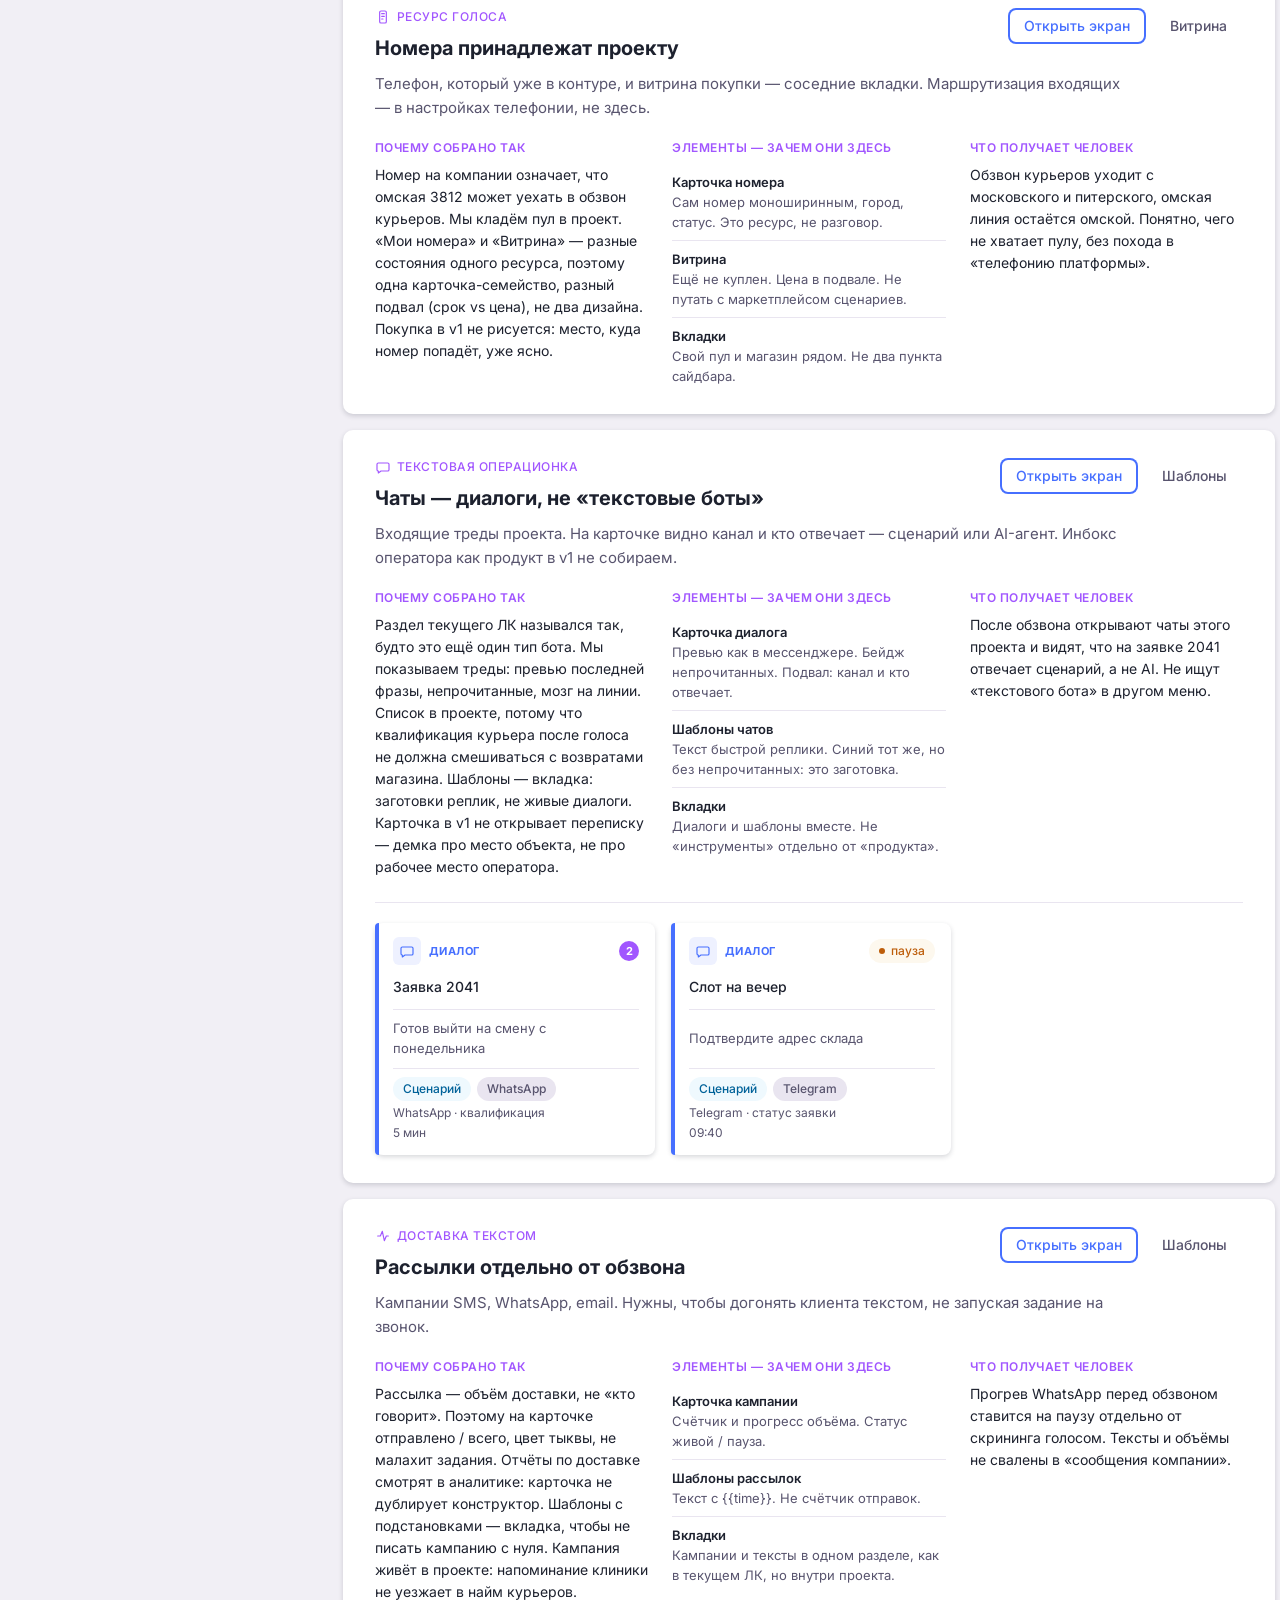
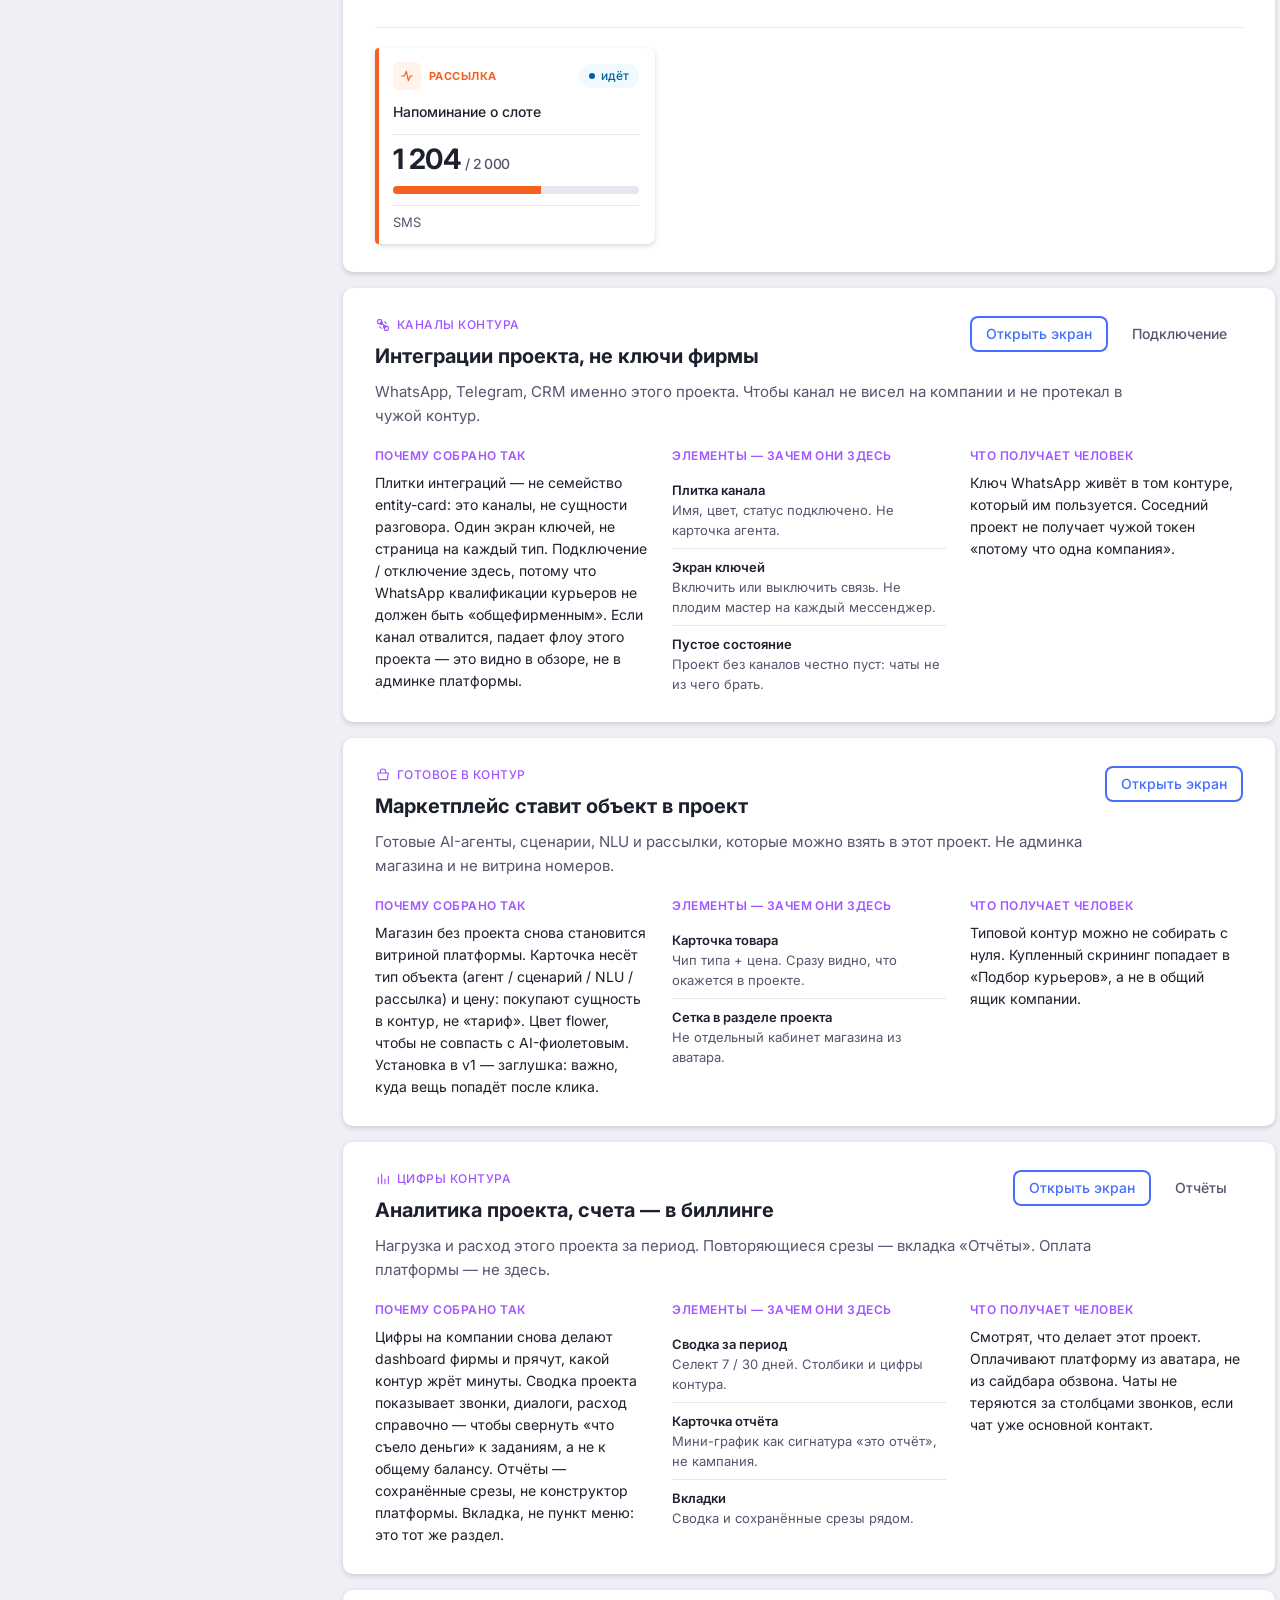
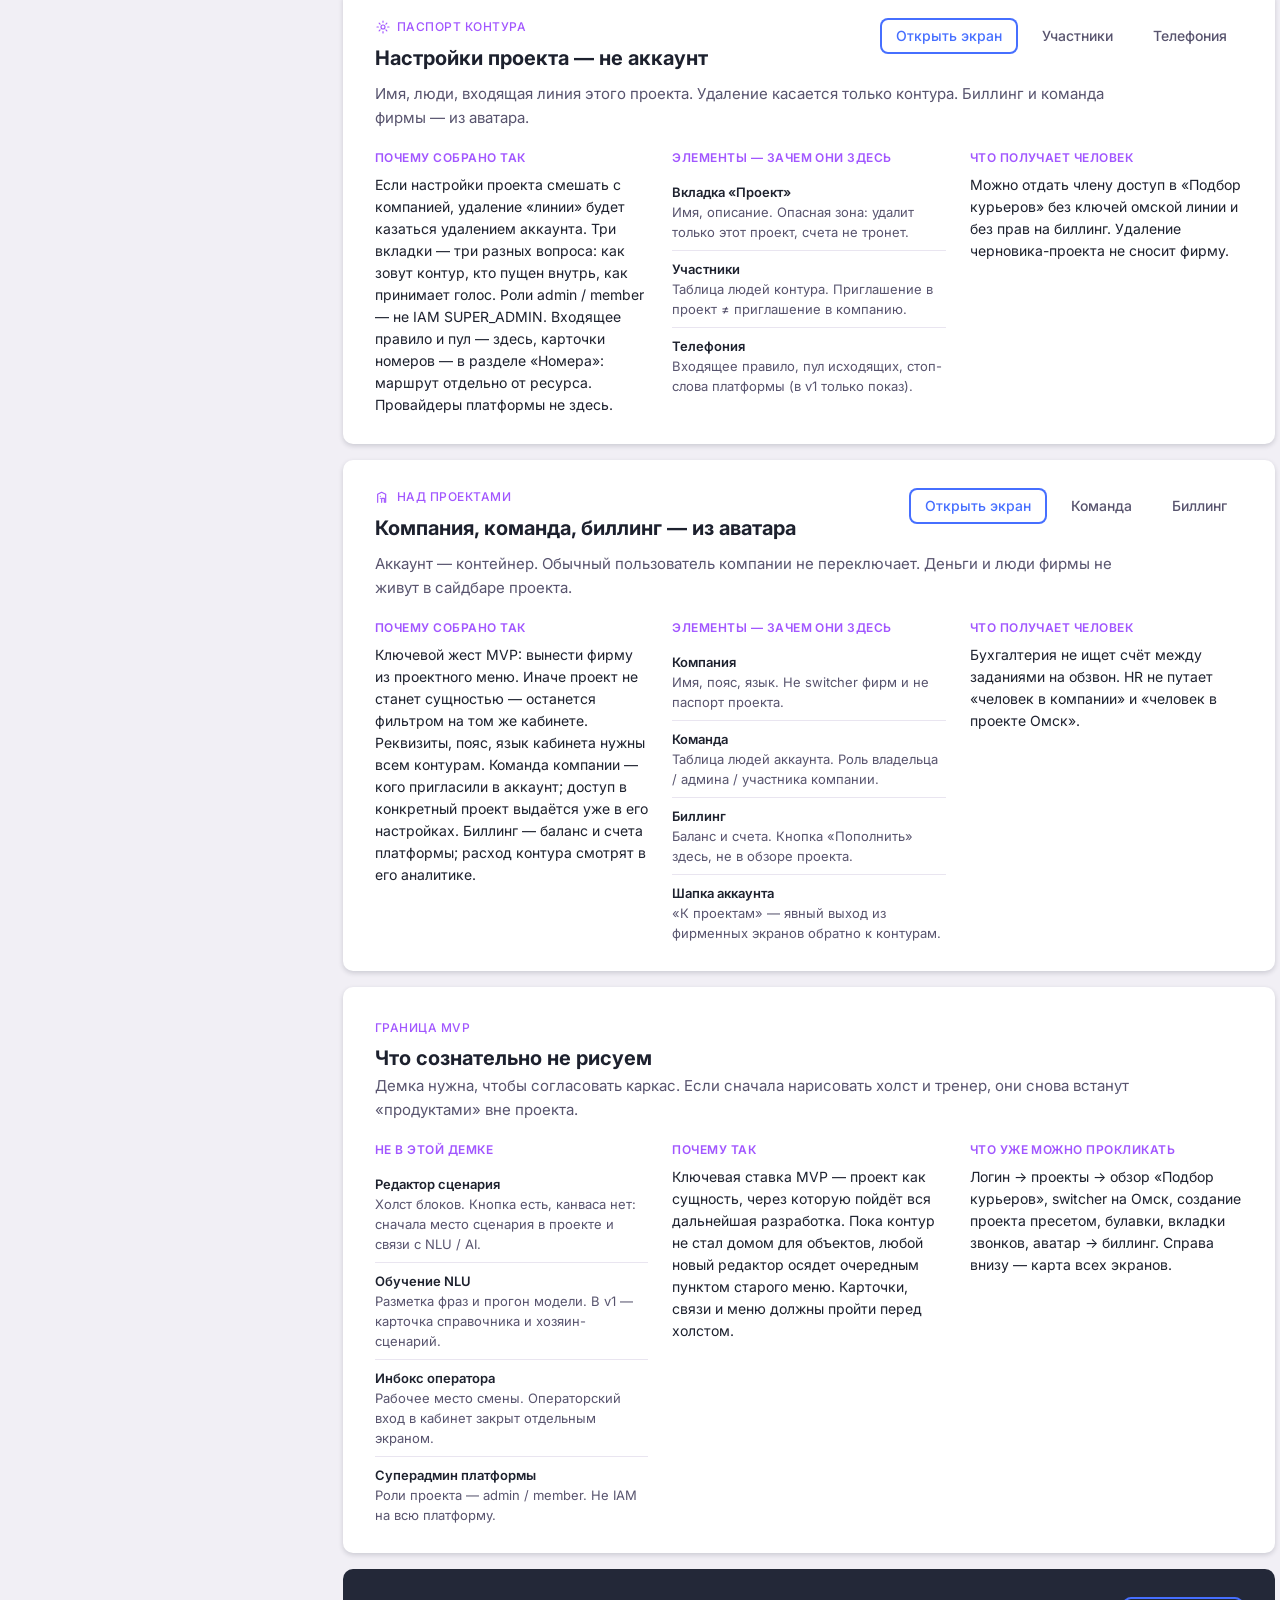
==== commit 7abe0025: "Replace the cover with an MVP landing that explains the project-first cabinet. The demo needs a stak" ====
--- a/index.html
+++ b/index.html
@@ -29,6 +29,7 @@
     <script src="js/screens-ops.js"></script>
     <script src="js/screens-account.js"></script>
     <script src="js/screens-lab.js"></script>
+    <script src="js/screens-landing.js"></script>
     <script src="js/proto.js"></script>
     <script src="js/boot.js"></script>
   </body>
--- a/css/app.css
+++ b/css/app.css
@@ -658,13 +658,6 @@
 .page-lead { margin: 0 0 24px; max-width: 720px; }
 .page-lead-text { margin: 0 0 12px; font-size: 14px; line-height: 22px; color: var(--superdark); }
 .page-lead-actions { display: flex; flex-wrap: wrap; gap: 8px; }
-.page-lead.is-dark { max-width: 420px; margin: 0 auto 24px; text-align: center; }
-.page-lead.is-dark .page-lead-text { color: #fff; }
-.page-lead.is-dark .page-lead-actions { justify-content: center; }
-.page-lead.is-dark .btn-ghost { color: #fff; }
-.page-lead.is-dark .btn-ghost:hover { background: var(--mediumdark); color: #fff; }
-.cover .page-lead.is-dark { margin: 20px 0 0; max-width: 560px; text-align: left; }
-.cover .page-lead.is-dark .page-lead-actions { justify-content: flex-start; }
 .auth { padding-top: 12vh; }
 
 .tour-layer { position: fixed; inset: 0; z-index: 80; pointer-events: none; }
@@ -805,3 +798,126 @@
 }
 .canon-slot { max-width: 280px; }
 .ps-side { display: flex; flex-direction: column; }
+
+/* MVP landing */
+.land { min-height: 100vh; background: var(--light); color: var(--superdark); }
+.land-top {
+  position: sticky; top: 0; z-index: 20;
+  display: flex; align-items: center; justify-content: space-between;
+  height: 56px; padding: 0 32px;
+  background: var(--dark); color: #fff;
+}
+.land-brand { display: flex; align-items: center; gap: 10px; }
+.land-top .btn-ghost { color: var(--grey); }
+.land-top .btn-ghost:hover { background: var(--mediumdark); color: #fff; }
+.land-top-actions { display: flex; gap: 8px; }
+.land-hero {
+  display: grid;
+  grid-template-columns: minmax(280px, 760px) 400px;
+  justify-content: center;
+  gap: 48px;
+  padding: 56px 48px 64px;
+  background: var(--dark);
+  color: #fff;
+  scroll-margin-top: 56px;
+}
+.land-hero-copy { max-width: 760px; }
+.land-h1 {
+  margin: 8px 0 20px; font-size: 40px; line-height: 48px; font-weight: 700;
+}
+.land-hero-lead {
+  margin: 0 0 12px; font-size: 16px; line-height: 26px;
+  color: var(--grey); max-width: 680px;
+}
+.land-hero-lead strong { color: #fff; font-weight: 600; }
+.land-hero-cta { display: flex; flex-wrap: wrap; gap: 12px; margin-top: 28px; }
+.land-hero-card {
+  background: var(--mediumdark); border-radius: var(--r10); padding: 24px;
+  align-self: start;
+}
+.land-tree-h { font-size: 12px; letter-spacing: 0.04em; text-transform: uppercase; color: var(--darkgrey); margin-bottom: 12px; }
+.land-tree { margin: 0; padding: 0; list-style: none; }
+.land-tree li {
+  display: flex; flex-direction: column; gap: 2px;
+  padding: 10px 0 10px 14px; border-left: 2px solid var(--mediumdark-03);
+  color: var(--grey);
+}
+.land-tree li strong { color: #fff; font-weight: 600; }
+.land-tree li span { font-size: 12px; line-height: 16px; color: var(--darkgrey); }
+.land-tree li.is-key {
+  border-left-color: var(--purple); background: rgba(161, 86, 255, 0.12);
+  margin: 4px -12px; padding: 12px 12px 12px 14px; border-radius: 0 8px 8px 0;
+}
+.land-body {
+  display: grid; grid-template-columns: 220px minmax(0, 960px); gap: 32px;
+  max-width: 1280px; margin: 0 auto; padding: 32px 48px 80px;
+}
+.land-toc {
+  position: sticky; top: 72px; align-self: start;
+  display: flex; flex-direction: column; gap: 2px;
+  max-height: calc(100vh - 96px); overflow: auto;
+  padding-right: 8px;
+}
+.land-toc-i {
+  display: block; width: 100%; text-align: left;
+  border: 0; background: transparent; color: var(--lightdark);
+  font-size: 12px; line-height: 16px; padding: 6px 8px; border-radius: 6px;
+}
+.land-toc-i:hover { background: var(--white); color: var(--superdark); }
+.land-kicker {
+  display: inline-flex; align-items: center; gap: 6px;
+  font-size: 12px; line-height: 16px; font-weight: 500;
+  letter-spacing: 0.04em; text-transform: uppercase; color: var(--purple);
+  margin-bottom: 6px;
+}
+.land-sec {
+  scroll-margin-top: 72px;
+  background: var(--white); border-radius: var(--r10);
+  box-shadow: var(--shadow-small); padding: 28px 32px;
+  margin-bottom: 16px;
+}
+.land-sec-head {
+  display: flex; justify-content: space-between; align-items: flex-start;
+  gap: 16px; margin-bottom: 8px;
+}
+.land-sec-cta { display: flex; flex-wrap: wrap; gap: 8px; justify-content: flex-end; }
+.land-lead {
+  margin: 0 0 20px; font-size: 15px; line-height: 24px; color: var(--lightdark); max-width: 760px;
+}
+.land-cols {
+  display: grid; grid-template-columns: repeat(3, minmax(0, 1fr)); gap: 24px;
+}
+.land-col-h {
+  font-size: 12px; line-height: 16px; font-weight: 600;
+  letter-spacing: 0.04em; text-transform: uppercase;
+  color: var(--purple); margin-bottom: 8px;
+}
+.land-cols p { margin: 0; font-size: 14px; line-height: 22px; color: var(--superdark); }
+.land-els { margin: 0; padding: 0; list-style: none; }
+.land-els li { padding: 8px 0; border-bottom: 1px solid var(--lightgrey); }
+.land-els li:last-child { border-bottom: 0; padding-bottom: 0; }
+.land-el-t { display: block; font-weight: 600; font-size: 13px; line-height: 20px; }
+.land-el-d { display: block; font-size: 13px; line-height: 20px; color: var(--lightdark); }
+.land-sample { margin-top: 24px; padding-top: 20px; border-top: 1px solid var(--lightgrey); }
+.land-sample .entity-grid { grid-template-columns: repeat(auto-fill, minmax(240px, 280px)); }
+.land-compare {
+  display: grid; grid-template-columns: 1fr 1fr; gap: 24px; margin-top: 8px;
+}
+.land-compare ul { margin: 0; padding-left: 18px; }
+.land-compare li { margin: 0 0 8px; font-size: 14px; line-height: 22px; }
+.land-table {
+  width: 100%; border-collapse: collapse; margin-top: 8px; font-size: 13px; line-height: 20px;
+}
+.land-table th {
+  text-align: left; font-size: 11px; letter-spacing: 0.04em; text-transform: uppercase;
+  color: var(--lightdark); font-weight: 600; padding: 8px 12px 8px 0; border-bottom: 1px solid var(--lightgrey);
+}
+.land-table td { padding: 10px 12px 10px 0; border-bottom: 1px solid var(--lightgrey); vertical-align: top; }
+.land-foot {
+  display: flex; justify-content: space-between; align-items: center; gap: 16px;
+  background: var(--dark); color: #fff; border-radius: var(--r10);
+  padding: 28px 32px; margin-top: 8px;
+}
+.land-foot .muted { color: var(--grey); }
+.land-foot .btn-secondary { color: #fff; box-shadow: inset 0 0 0 2px var(--darkgrey); }
+.land-foot .btn-secondary:hover { background: var(--mediumdark); color: #fff; }
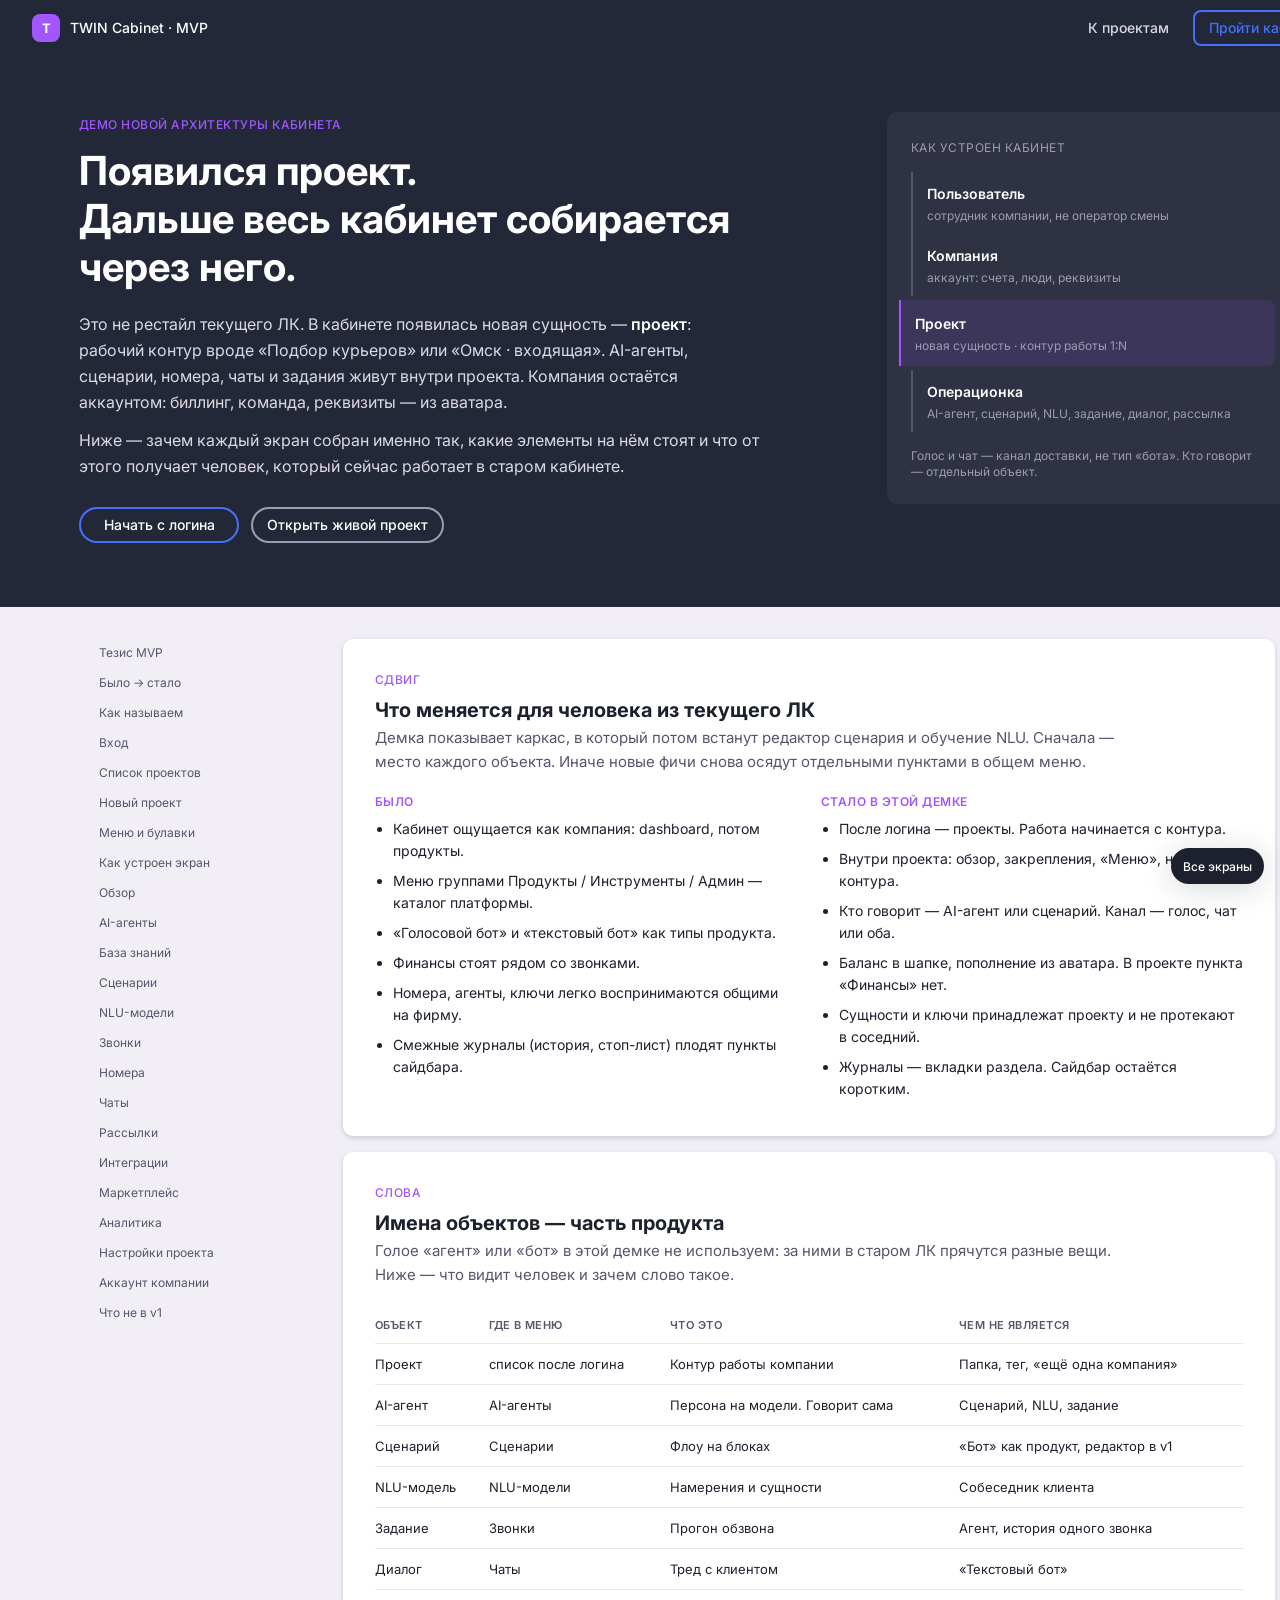
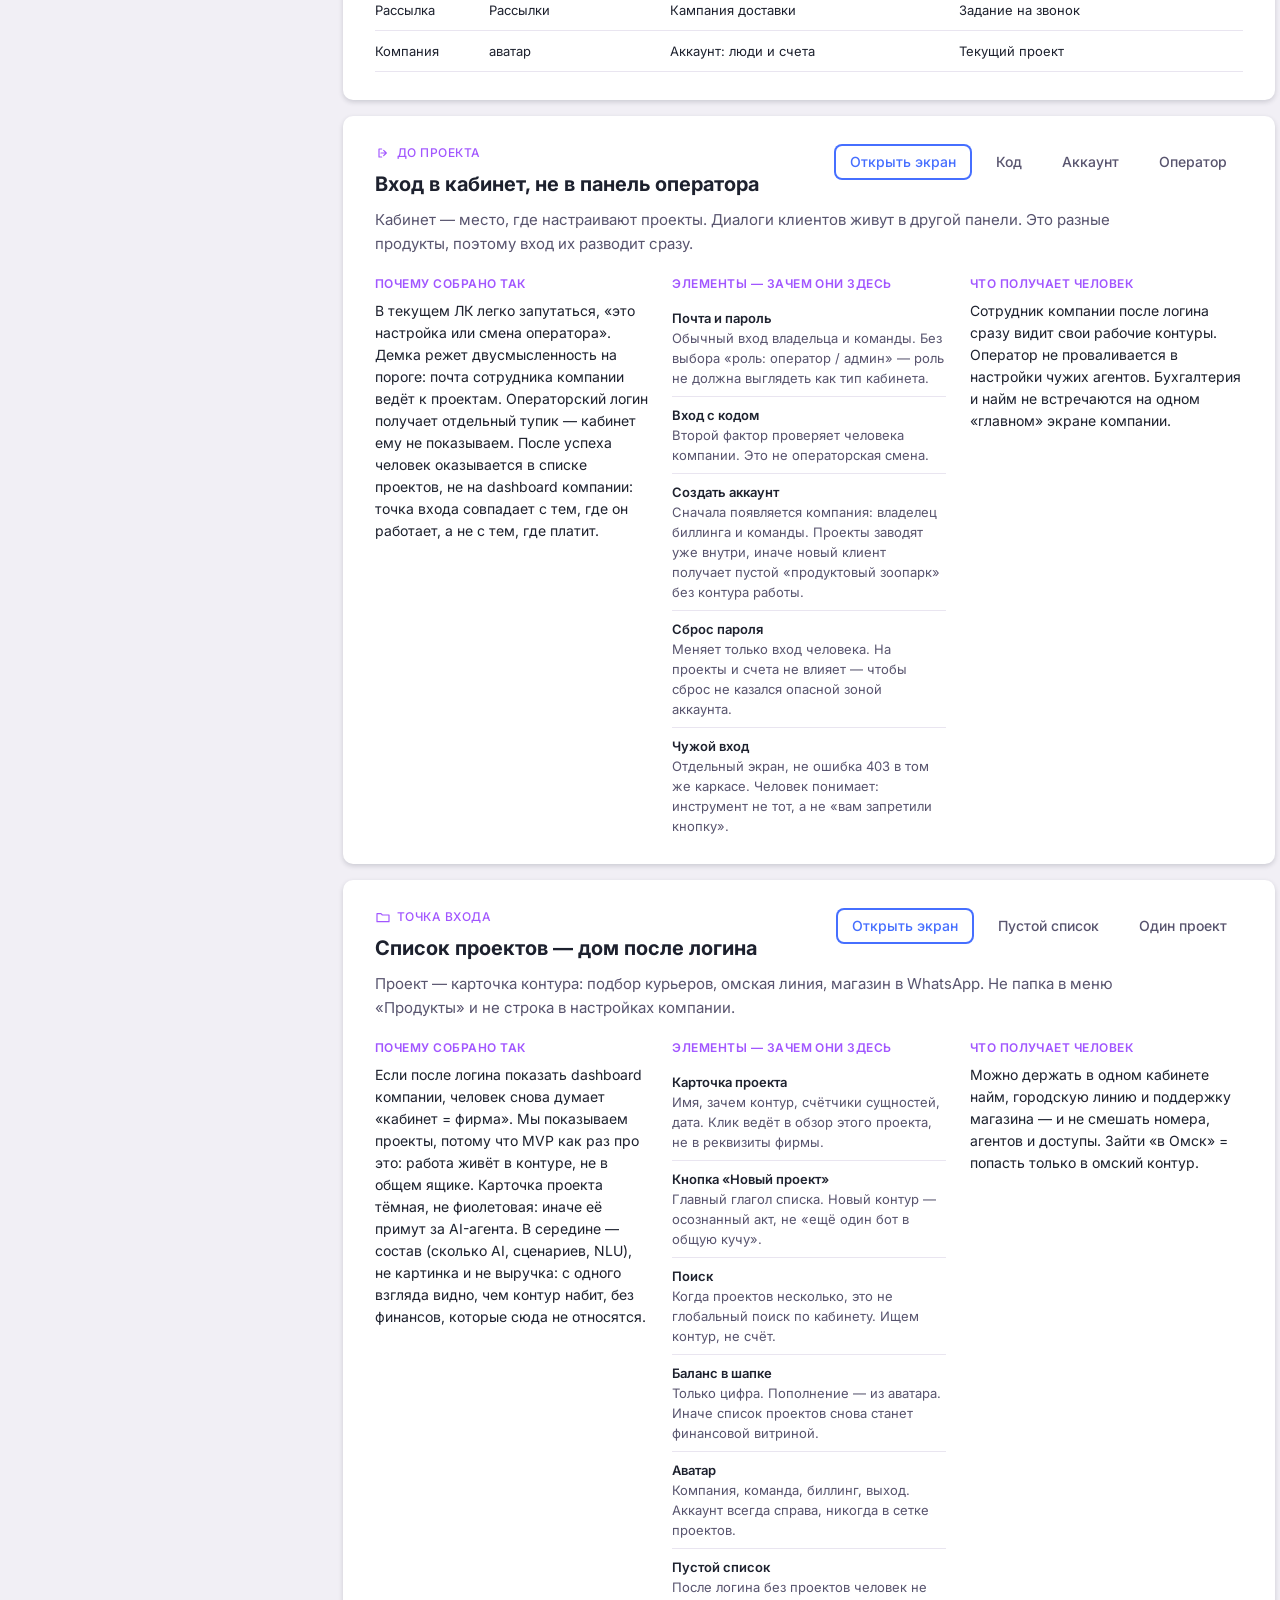
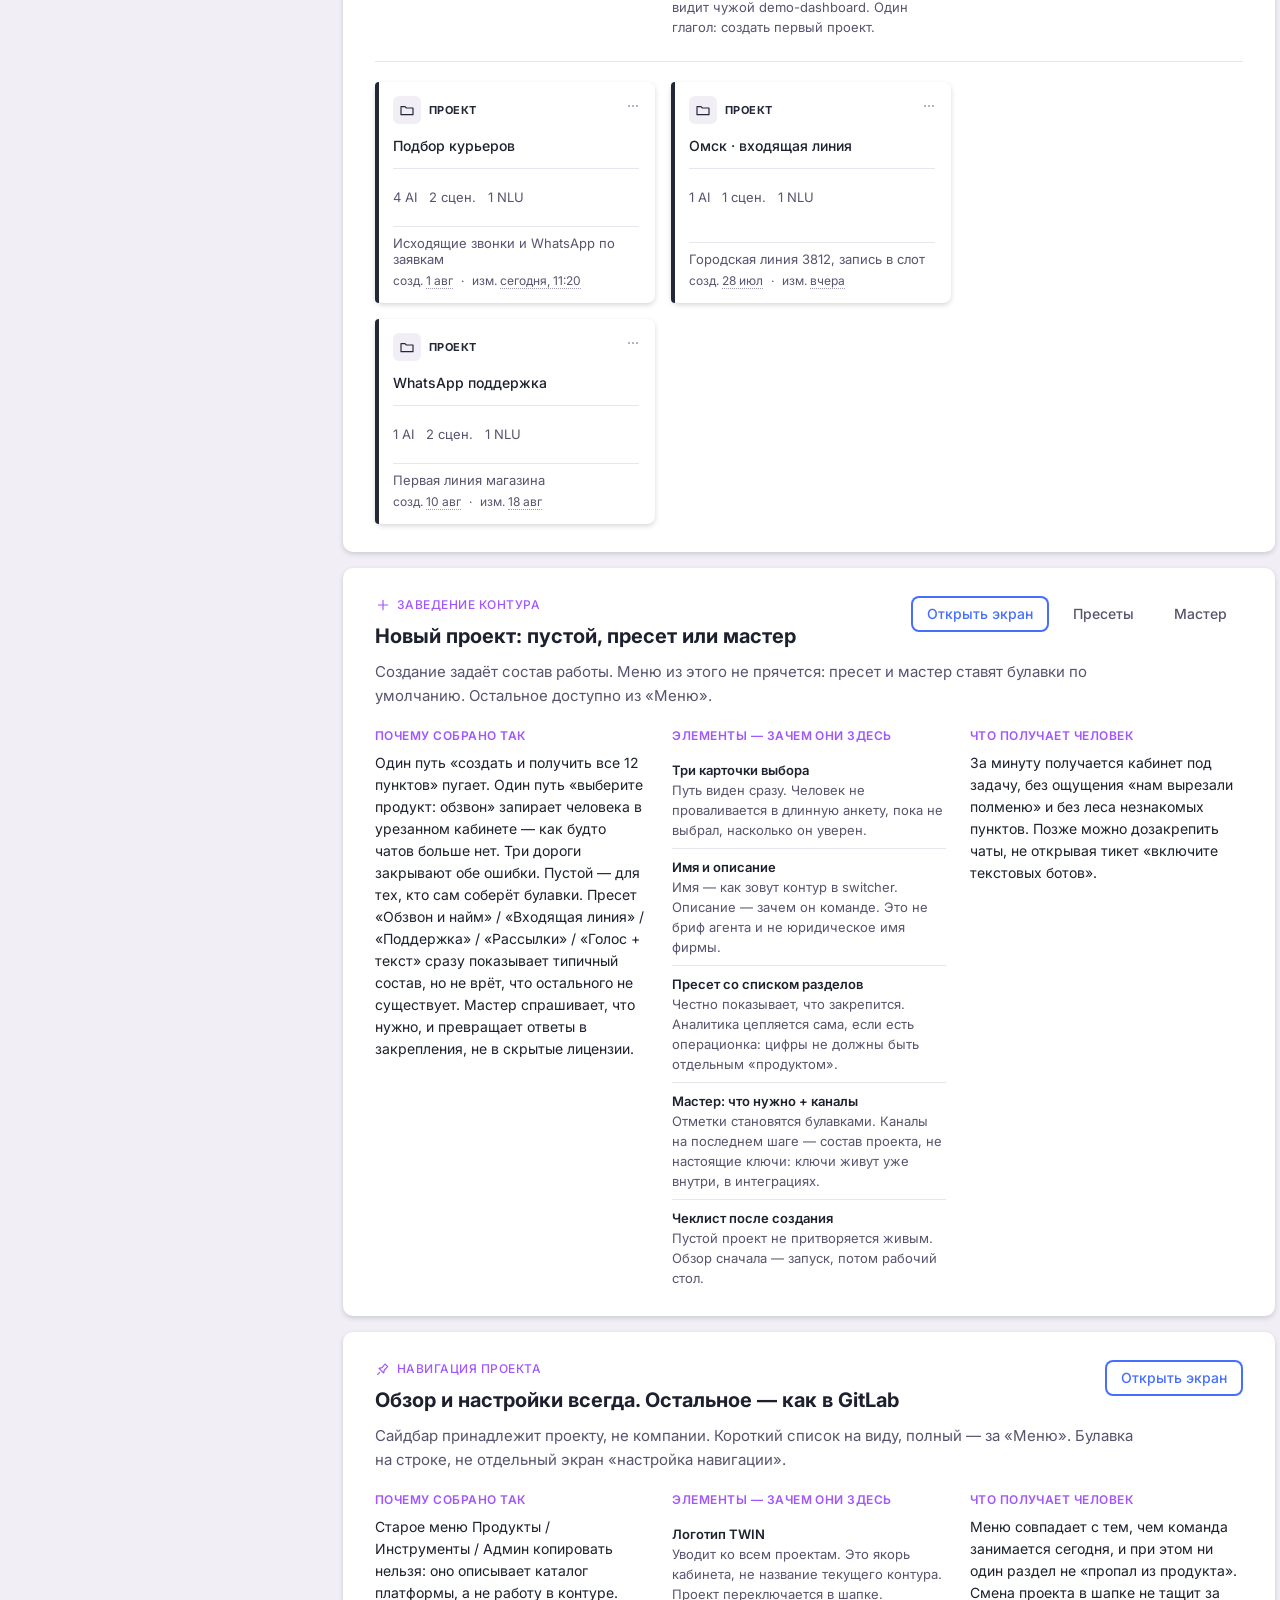
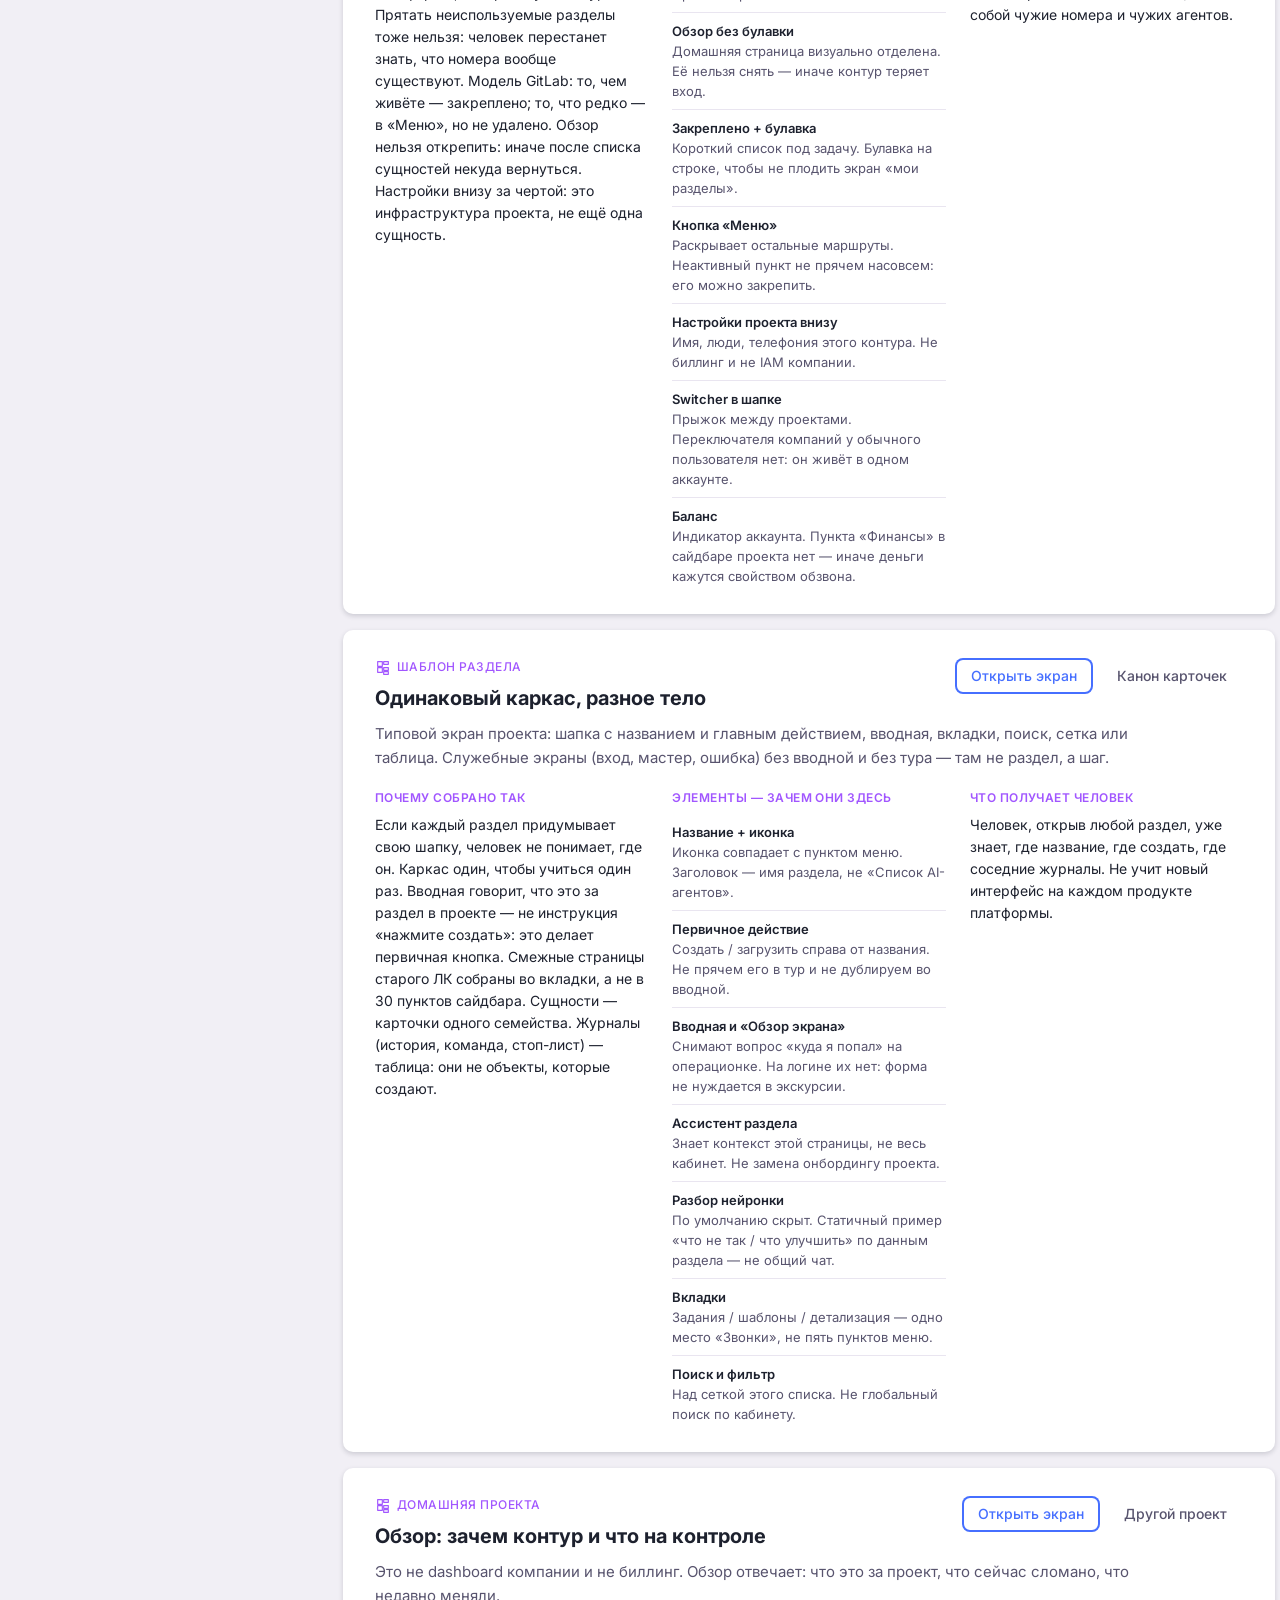
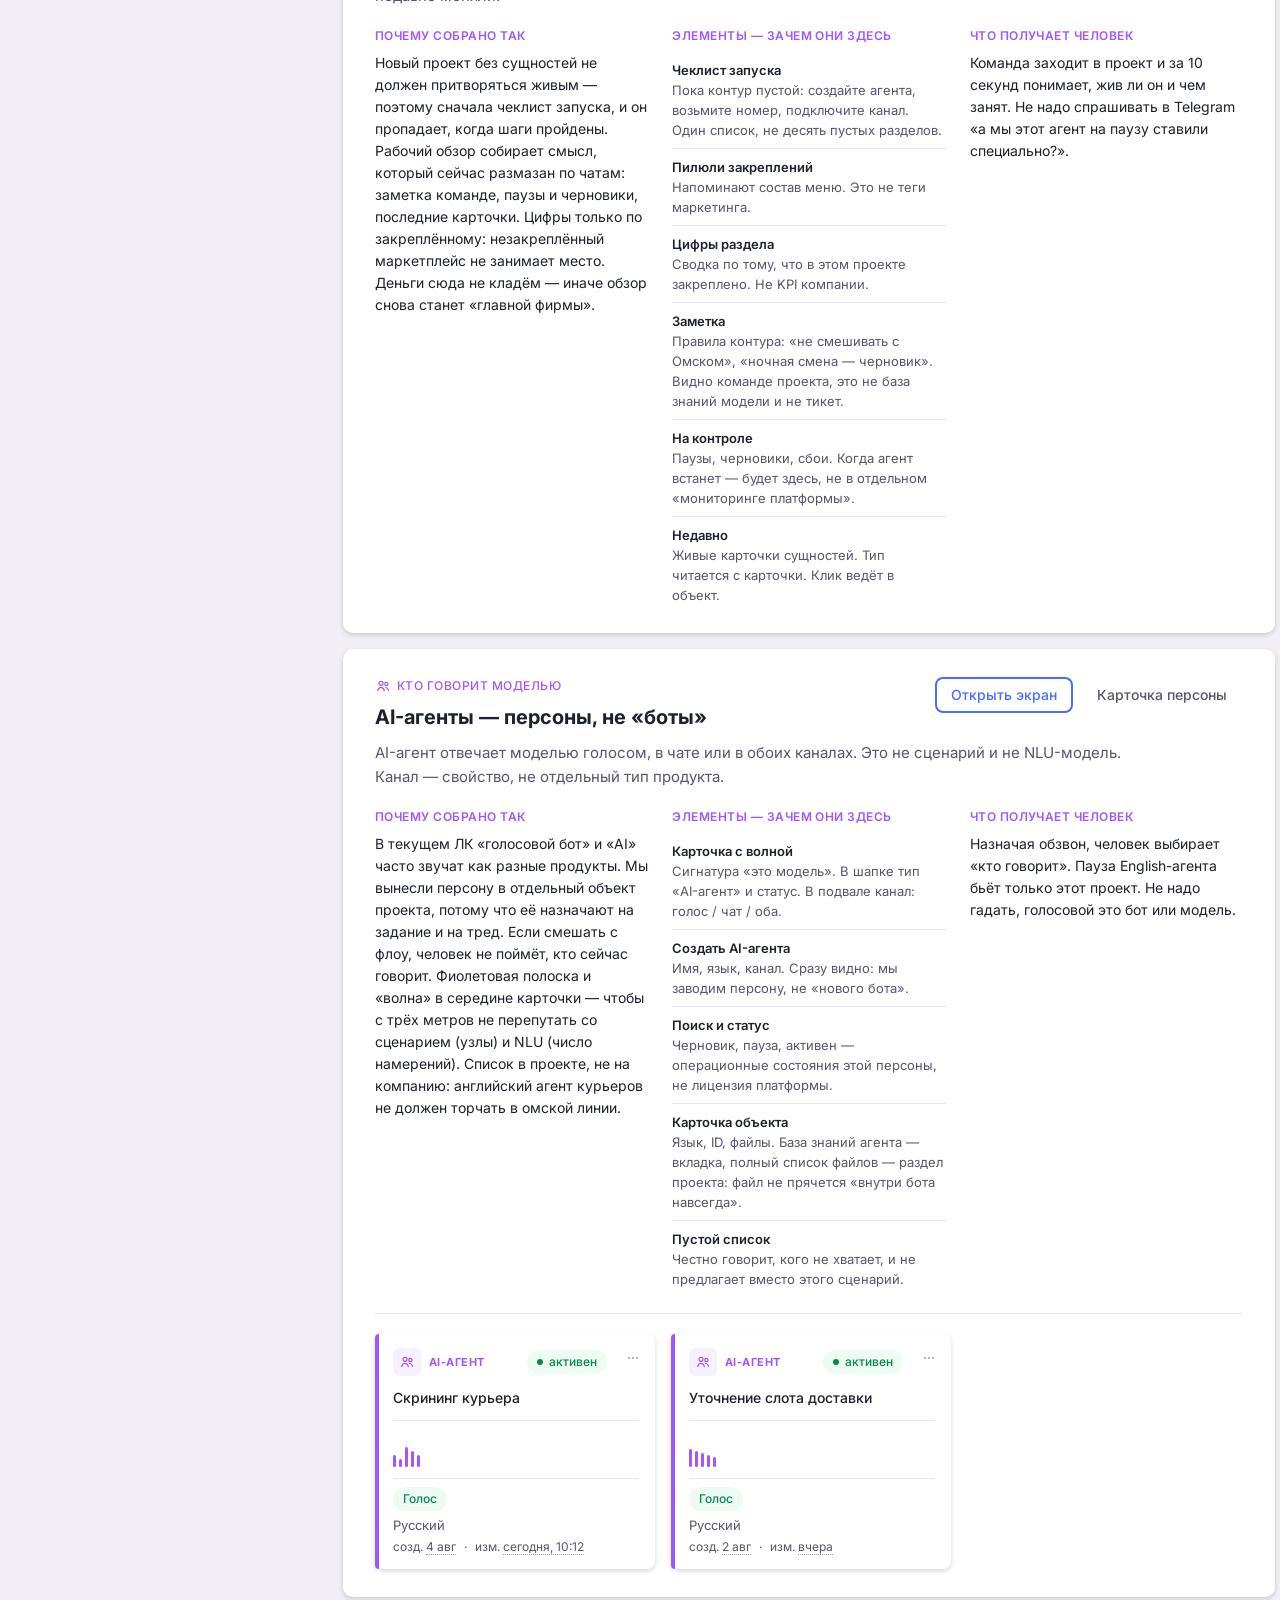
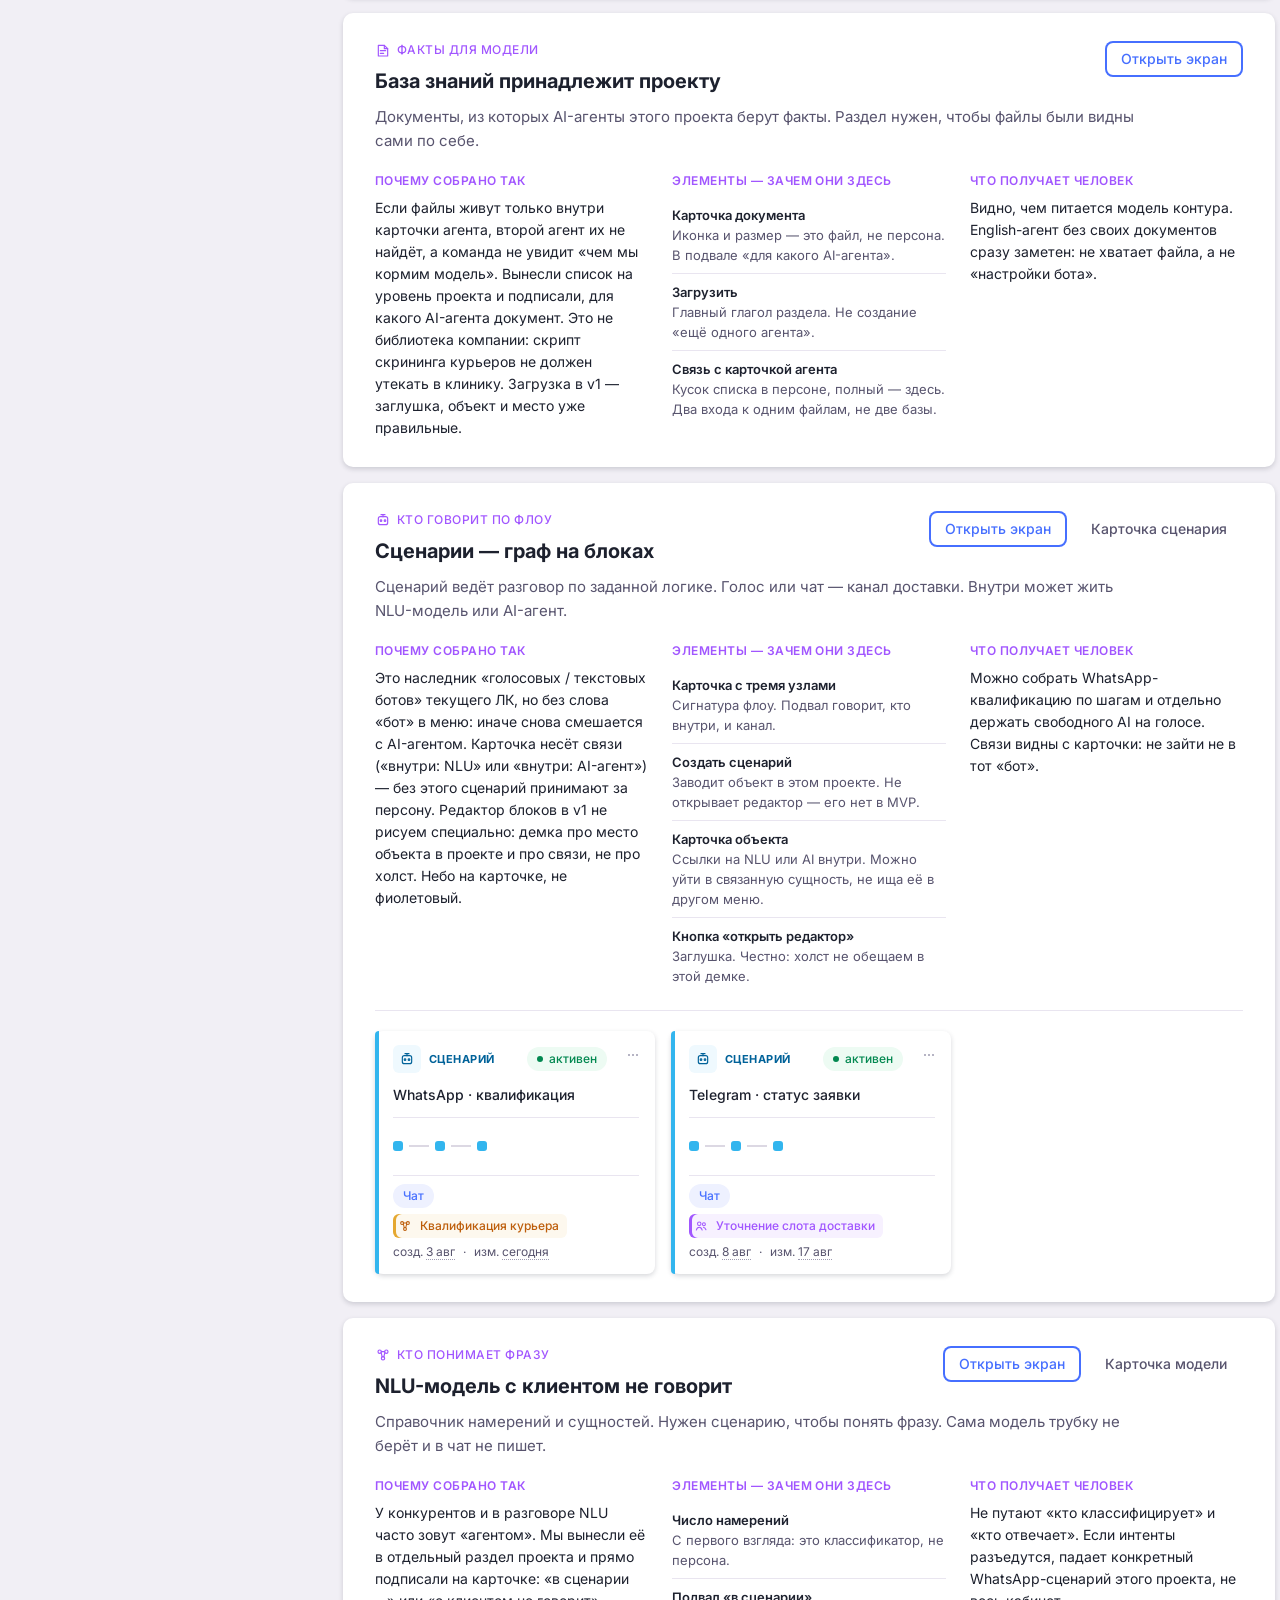
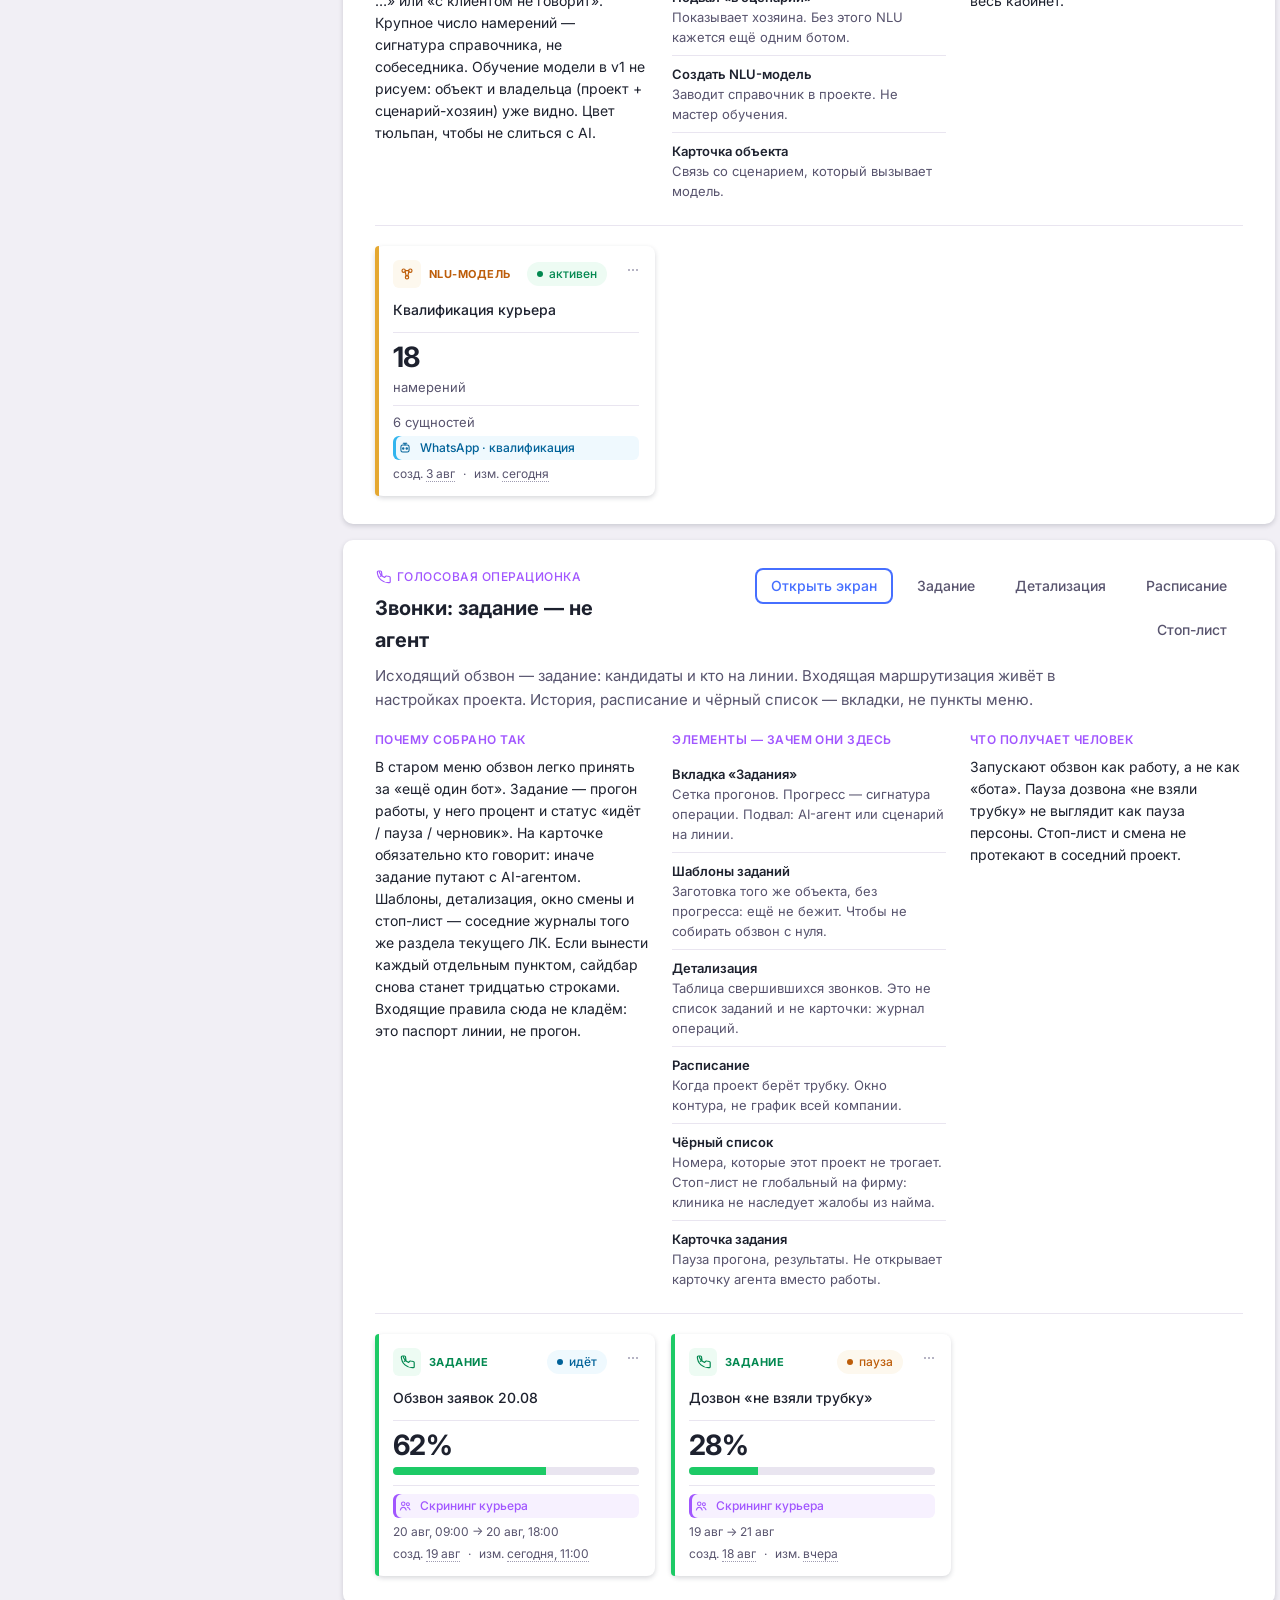
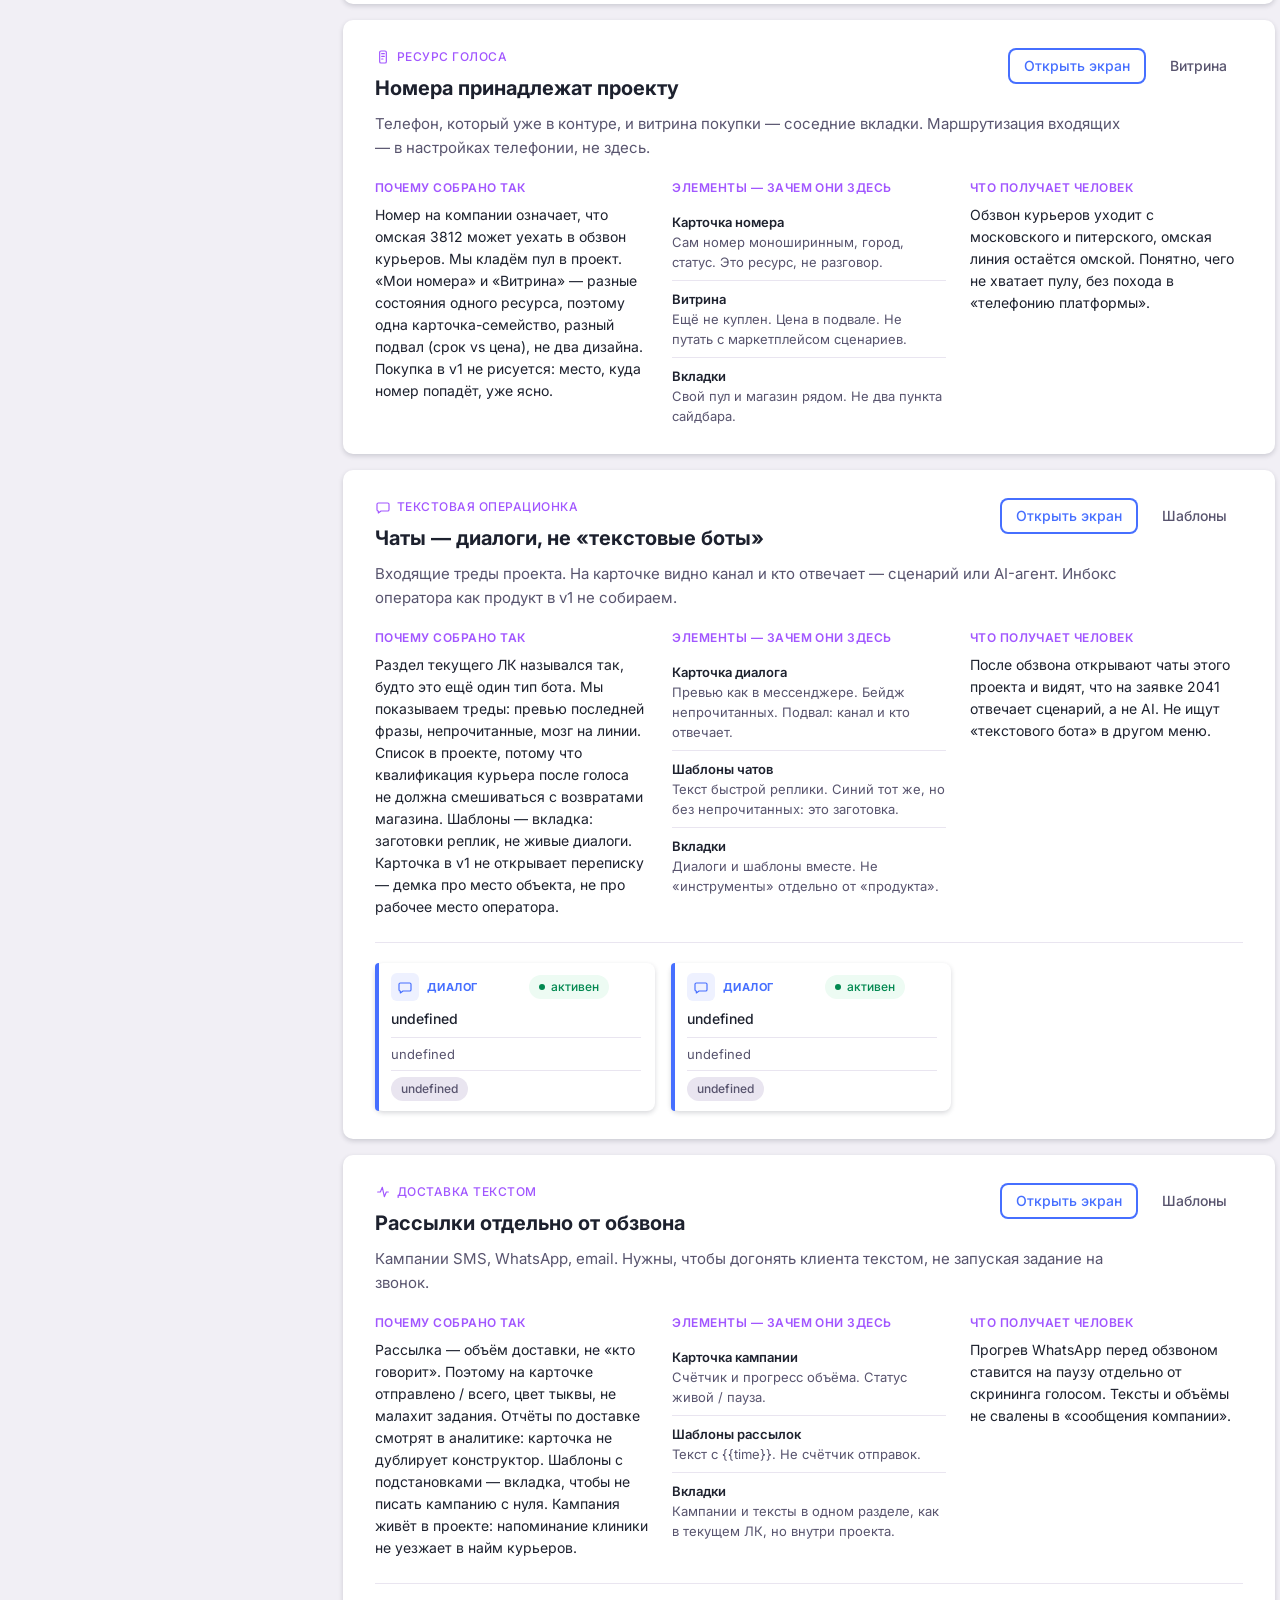
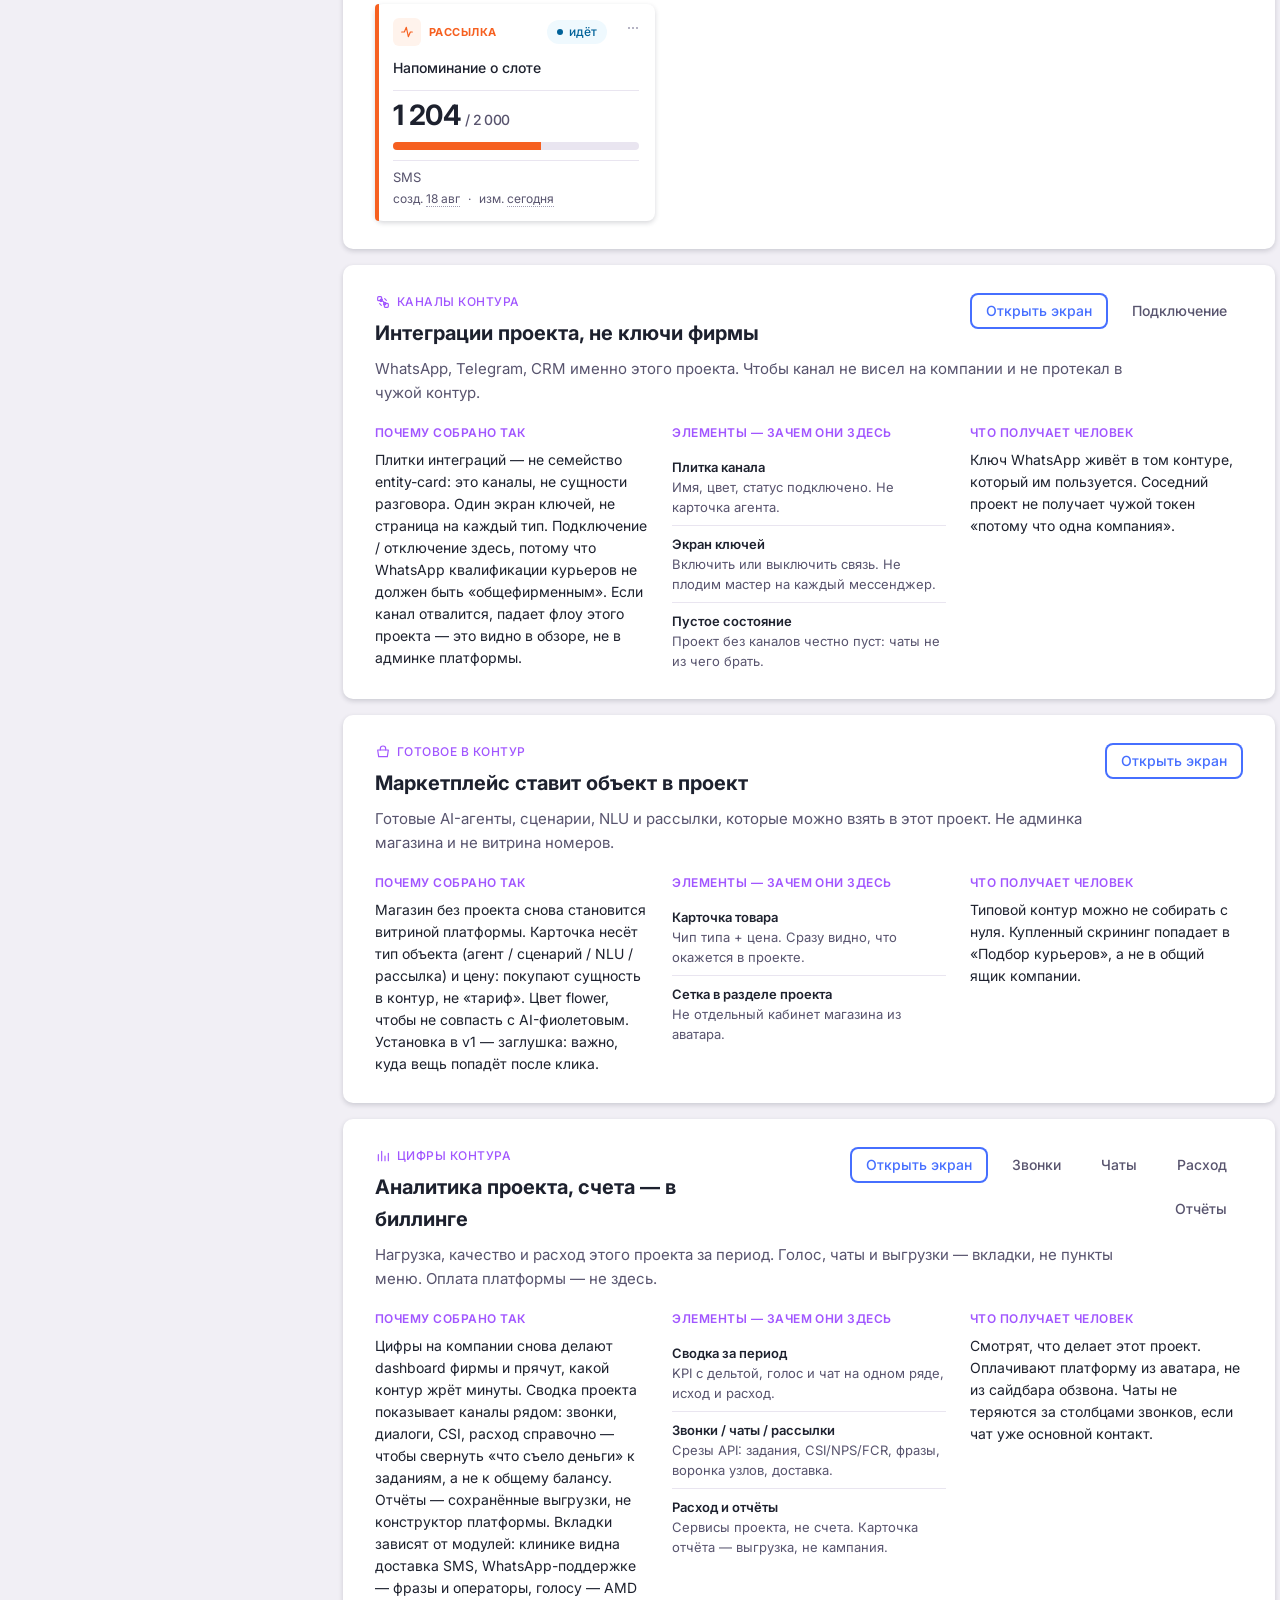
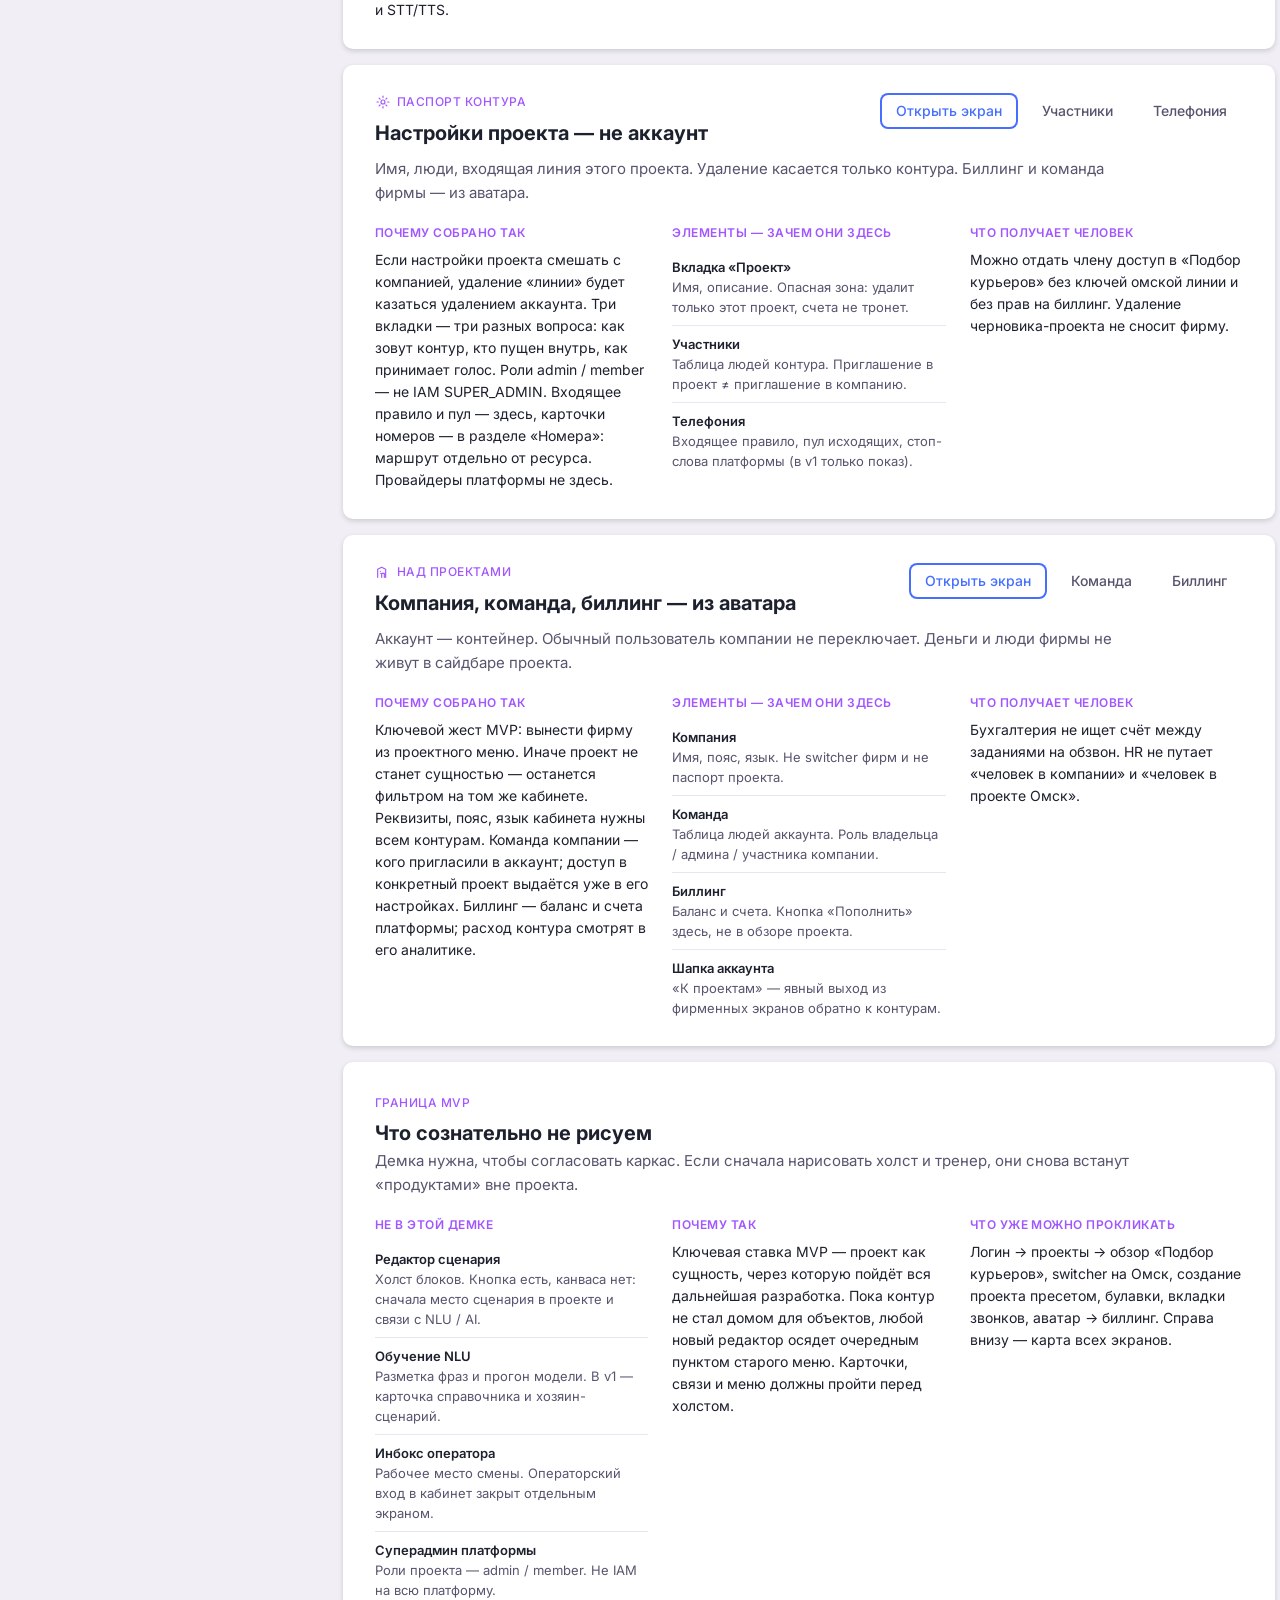
==== commit a8cef5b3: "Refactor code structure for improved readability and maintainability" ====
--- a/index.html
+++ b/index.html
@@ -27,6 +27,7 @@
     <script src="js/screens-auth.js"></script>
     <script src="js/screens-projects.js"></script>
     <script src="js/screens-ops.js"></script>
+    <script src="js/entity-crud.js"></script>
     <script src="js/screens-account.js"></script>
     <script src="js/screens-lab.js"></script>
     <script src="js/screens-landing.js"></script>
--- a/css/app.css
+++ b/css/app.css
@@ -78,6 +78,7 @@
 .verysmall { font-size: 12px; line-height: 16px; font-weight: 400; }
 .muted { color: var(--lightdark); }
 .muted-dark { color: var(--darkgrey); }
+.flush { margin: 0; }
 
 /* Buttons — Twin ring-fill */
 .btn {
@@ -97,7 +98,9 @@
   line-height: 24px;
   transition: 0.2s;
   white-space: nowrap;
-}
+  text-decoration: none;
+}
+a.btn { text-decoration: none; }
 .btn:hover, .btn:focus-visible { background: var(--blue); color: #fff; outline: none; }
 .btn:disabled, .btn.is-disabled {
   color: var(--darkgrey);
@@ -195,8 +198,51 @@
 .chip-medium-text { background: #eef1ff; color: var(--blue); }
 .chip-medium-both { background: var(--superlight); color: var(--lightdark); }
 .chips { display: flex; flex-wrap: wrap; gap: 6px; align-items: center; }
-.rel-line { font-size: 12px; line-height: 16px; color: var(--lightdark); }
+.rel-line { display: flex; flex-wrap: wrap; gap: 6px; align-items: center; font-size: 12px; line-height: 16px; color: var(--lightdark); }
 .dot { width: 6px; height: 6px; border-radius: 50%; background: currentColor; }
+
+.entity-ref {
+  --kind: var(--purple);
+  --kind-fg: var(--purple);
+  --kind-bg: var(--purple-08);
+  display: inline-flex; align-items: center; gap: 6px;
+  max-width: 100%;
+  height: 24px; padding: 0 8px 0 3px;
+  border-radius: 6px;
+  background: var(--kind-bg); color: var(--kind-fg);
+  box-shadow: inset 3px 0 0 var(--kind);
+  font-size: 12px; line-height: 16px; font-weight: 500;
+  vertical-align: -5px; text-decoration: none;
+}
+.entity-ref-mark {
+  width: 18px; height: 18px; border-radius: 4px; flex: 0 0 18px;
+  display: grid; place-items: center;
+  color: var(--kind-fg);
+}
+.entity-ref-mark .icon { width: 14px; height: 14px; flex-basis: 14px; color: inherit; }
+.entity-ref-mark .icon svg { width: 14px; height: 14px; }
+.entity-ref-name {
+  min-width: 0;
+  overflow: hidden; text-overflow: ellipsis; white-space: nowrap;
+}
+a.entity-ref:hover { filter: brightness(0.97); }
+.entity-dates {
+  display: flex; flex-wrap: wrap; gap: 8px;
+}
+.entity-dates span { white-space: nowrap; }
+.when {
+  border-bottom: 1px dotted var(--darkgrey);
+  cursor: help;
+}
+.entity-pick {
+  display: flex; align-items: center; justify-content: space-between; gap: 8px;
+  width: 100%; min-height: 40px; padding: 4px 8px 4px 6px;
+  border: 1px solid var(--grey); border-radius: var(--r8);
+  background: var(--white); color: inherit; text-align: left;
+}
+.entity-pick:hover { border-color: var(--blue); }
+.entity-pick .icon { color: var(--lightdark); }
+.entity-pick-val { min-width: 0; display: flex; align-items: center; }
 
 /* Layout */
 .app { display: flex; min-height: 100%; background: var(--light); }
@@ -247,7 +293,7 @@
   flex: 0 0 auto;
   display: flex; align-items: center; justify-content: space-between;
   gap: 16px;
-  padding: 0 24px;
+  padding: 0 32px;
   background: var(--white);
   border-bottom: 1px solid var(--lightgrey);
 }
@@ -283,6 +329,10 @@
   gap: 16px; margin-bottom: 12px;
 }
 .page-header-left { display: flex; align-items: flex-start; gap: 12px; }
+.page-header > div:last-child {
+  display: flex; align-items: center; justify-content: flex-end;
+  gap: 8px; flex-wrap: wrap;
+}
 .page-icon {
   width: 40px; height: 40px; border-radius: var(--r8);
   background: var(--white); color: var(--purple);
@@ -296,8 +346,24 @@
   box-shadow: var(--shadow-small);
 }
 .card-pad { padding: 20px; }
-
-.grid-stats { display: grid; grid-template-columns: repeat(5, 1fr); gap: 16px; }
+.card-foot {
+  padding: 12px 16px 16px;
+  border-top: 1px solid var(--lightgrey);
+  display: flex;
+  flex-direction: column;
+  align-items: flex-start;
+}
+.form-narrow { max-width: 560px; width: 100%; }
+.form-wide { max-width: 640px; width: 100%; }
+.copy-field {
+  display: flex; align-items: center; justify-content: space-between; gap: 8px;
+  height: 40px; padding: 0 8px 0 12px;
+  background: var(--white); border: 1px solid var(--grey); border-radius: var(--r8);
+}
+
+.grid-stats { display: grid; grid-template-columns: repeat(5, minmax(0, 1fr)); gap: 16px; }
+.grid-stats.cols-3 { grid-template-columns: repeat(3, minmax(0, 1fr)); }
+.grid-stats.cols-4 { grid-template-columns: repeat(4, minmax(0, 1fr)); }
 .stat {
   background: var(--white);
   border-radius: var(--r8);
@@ -314,14 +380,35 @@
   --kind-fg: var(--purple);
   --kind-bg: var(--purple-08);
   position: relative;
-  display: flex; flex-direction: column; align-items: stretch; gap: 10px;
-  padding: 14px 16px 14px 18px; text-align: left;
+  display: flex; flex-direction: column; align-items: stretch; gap: 0;
+  padding: 0; text-align: left;
   background: var(--white); border: 0;
   border-radius: var(--r8);
   box-shadow: var(--shadow-small);
   color: inherit;
   min-height: 196px;
 }
+.entity-card:has(.entity-more.is-on) { z-index: 6; }
+.entity-card-main {
+  display: flex; flex-direction: column; align-items: stretch; gap: 10px;
+  flex: 1; width: 100%;
+  padding: 14px 16px 14px 18px;
+  border: 0; background: transparent; color: inherit;
+  font: inherit; text-align: left; cursor: pointer;
+}
+.entity-more {
+  position: absolute; top: 10px; right: 8px; z-index: 2;
+}
+.entity-more-btn {
+  width: 28px; height: 28px; padding: 0;
+  display: grid; place-items: center;
+  border: 0; border-radius: 6px;
+  background: transparent; color: var(--darkgrey);
+}
+.entity-more-btn:hover,
+.entity-more.is-on .entity-more-btn {
+  background: var(--lightgrey); color: var(--superdark);
+}
 .entity-card::before {
   content: "";
   position: absolute; left: 0; top: 0; bottom: 0; width: 4px;
@@ -330,19 +417,21 @@
 }
 .entity-card:hover { box-shadow: var(--shadow-medium); }
 .entity-card.is-mini { min-height: 168px; }
-.entity-card.is-ai { --kind: var(--purple); --kind-fg: var(--purple); --kind-bg: var(--purple-08); }
-.entity-card.is-graph { --kind: var(--sky); --kind-fg: #006299; --kind-bg: var(--sky-08); }
-.entity-card.is-nlu { --kind: var(--tulip); --kind-fg: #bd5d0a; --kind-bg: var(--tulip-08); }
-.entity-card.is-job { --kind: var(--malachite); --kind-fg: #028850; --kind-bg: var(--malachite-08); }
-.entity-card.is-chat { --kind: var(--blue); --kind-fg: var(--blue); --kind-bg: #eef1ff; }
-.entity-card.is-campaign { --kind: var(--pumpkin); --kind-fg: var(--pumpkin); --kind-bg: var(--pumpkin-08); }
-.entity-card.is-project { --kind: var(--dark); --kind-fg: var(--dark); --kind-bg: var(--light); }
-.entity-card.is-doc { --kind: var(--pink); --kind-fg: var(--pink); --kind-bg: var(--pink-08); }
-.entity-card.is-phone { --kind: var(--turquoise); --kind-fg: #0f8f82; --kind-bg: var(--turquoise-08); }
-.entity-card.is-report { --kind: var(--green); --kind-fg: #4a8a00; --kind-bg: var(--green-08); }
-.entity-card.is-market { --kind: var(--flower); --kind-fg: #8a7900; --kind-bg: #fbf8dc; }
+.entity-card.is-ai, .entity-ref.is-ai { --kind: var(--purple); --kind-fg: var(--purple); --kind-bg: var(--purple-08); }
+.entity-card.is-graph, .entity-ref.is-graph { --kind: var(--sky); --kind-fg: #006299; --kind-bg: var(--sky-08); }
+.entity-card.is-nlu, .entity-ref.is-nlu { --kind: var(--tulip); --kind-fg: #bd5d0a; --kind-bg: var(--tulip-08); }
+.entity-card.is-job, .entity-ref.is-job { --kind: var(--malachite); --kind-fg: #028850; --kind-bg: var(--malachite-08); }
+.entity-card.is-chat, .entity-ref.is-chat { --kind: var(--blue); --kind-fg: var(--blue); --kind-bg: #eef1ff; }
+.entity-card.is-campaign, .entity-ref.is-campaign { --kind: var(--pumpkin); --kind-fg: var(--pumpkin); --kind-bg: var(--pumpkin-08); }
+.entity-card.is-project, .entity-ref.is-project { --kind: var(--dark); --kind-fg: var(--dark); --kind-bg: var(--light); }
+.entity-card.is-doc, .entity-ref.is-doc { --kind: var(--pink); --kind-fg: var(--pink); --kind-bg: var(--pink-08); }
+.entity-card.is-phone, .entity-ref.is-phone { --kind: var(--turquoise); --kind-fg: #0f8f82; --kind-bg: var(--turquoise-08); }
+.entity-card.is-report, .entity-ref.is-report { --kind: var(--green); --kind-fg: #4a8a00; --kind-bg: var(--green-08); }
+.entity-card.is-market, .entity-ref.is-market { --kind: var(--flower); --kind-fg: #8a7900; --kind-bg: #fbf8dc; }
+.entity-ref.is-int { --kind: var(--mediumdark-03); --kind-fg: var(--lightdark); --kind-bg: var(--superlight); }
 .entity-head {
   display: flex; align-items: center; justify-content: space-between; gap: 8px;
+  padding-right: 32px;
 }
 .entity-type { display: inline-flex; align-items: center; gap: 8px; min-width: 0; }
 .entity-mark {
@@ -366,11 +455,13 @@
   border-top: 1px solid var(--lightgrey);
 }
 .entity-foot {
-  display: flex; flex-direction: column; gap: 4px; margin-top: auto;
+  display: flex; flex-direction: column; gap: 6px; margin-top: auto;
   padding-top: 8px; border-top: 1px solid var(--lightgrey);
 }
-.entity-foot .counts { display: flex; gap: 12px; color: var(--lightdark); font-size: 13px; }
+.entity-foot .entity-ref { max-width: 100%; }
+.counts { display: flex; flex-wrap: wrap; gap: 12px; color: var(--lightdark); font-size: 13px; }
 .sig-num { font-size: 28px; line-height: 32px; font-weight: 700; letter-spacing: -0.02em; }
+.sig-price { font-size: 22px; line-height: 28px; }
 .sig-den { font-size: 14px; font-weight: 500; color: var(--lightdark); }
 .agent-wave {
   width: 48px; height: 36px;
@@ -384,12 +475,37 @@
 .entity-card.is-job .progress > span { background: var(--malachite); }
 .entity-card.is-campaign .progress > span { background: var(--pumpkin); }
 .entity-card .progress { width: 100%; height: 8px; }
-.chats-col { display: flex; flex-direction: column; gap: 8px; max-width: 720px; }
-.chats-col .entity-card { width: 100%; min-height: 0; }
+.chats-col {
+  display: grid;
+  grid-template-columns: repeat(2, minmax(0, 1fr));
+  gap: 12px;
+}
+.chats-col .entity-card { width: 100%; }
+.entity-card.is-thread {
+  min-height: 0;
+}
+.entity-card.is-thread .entity-card-main {
+  gap: 6px;
+  padding: 10px 14px 10px 16px;
+}
+.entity-card.is-thread .entity-more { top: 6px; right: 6px; }
+.entity-card.is-thread .entity-title { -webkit-line-clamp: 1; }
+.entity-card.is-thread .entity-sig {
+  min-height: 0;
+  padding-top: 6px;
+  gap: 0;
+}
+.entity-card.is-thread .entity-foot { padding-top: 6px; }
+.entity-card.is-thread .chat-preview { -webkit-line-clamp: 1; }
 .chat-preview {
   margin: 0; font-size: 13px; line-height: 20px; color: var(--lightdark);
   display: -webkit-box; -webkit-line-clamp: 2; -webkit-box-orient: vertical; overflow: hidden;
 }
+.chat-meta {
+  display: flex; align-items: center; gap: 8px; min-width: 0;
+}
+.chat-meta .entity-ref { min-width: 0; flex: 1; }
+.chat-meta .chip { flex: 0 0 auto; }
 .chat-unread {
   min-width: 20px; height: 20px; padding: 0 6px;
   border-radius: 99px; background: var(--purple); color: #fff;
@@ -411,8 +527,13 @@
 .mini-bars i:nth-child(4) { height: 28px; }
 .mini-bars i:nth-child(5) { height: 18px; }
 
-.toolbar { display: flex; align-items: center; gap: 12px; margin-bottom: 16px; }
+.toolbar { display: flex; align-items: center; gap: 12px; margin-bottom: 16px; flex-wrap: wrap; }
 .toolbar .search { width: 320px; }
+.toolbar .select { width: 180px; }
+.toolbar .input { width: 220px; }
+.toolbar .select.is-wide { width: 280px; }
+.toolbar.in-card { margin: 16px 0 0; }
+.page-header .select { width: 200px; }
 
 .table { width: 100%; border-collapse: collapse; }
 .table th {
@@ -422,6 +543,7 @@
 .table td { padding: 12px 16px; border-bottom: 1px solid var(--lightgrey); height: 52px; vertical-align: middle; }
 .table tr:last-child td { border-bottom: 0; }
 .table tbody tr:hover { background: var(--superlight); }
+.table-link { min-height: auto; padding: 0; font-weight: 500; }
 .row-actions { display: flex; gap: 8px; justify-content: flex-end; }
 
 .tabs { display: flex; gap: 4px; border-bottom: 1px solid var(--lightgrey); margin-bottom: 20px; }
@@ -441,6 +563,7 @@
   background: var(--purple-08); color: var(--purple);
   display: grid; place-items: center; margin-bottom: 8px;
 }
+.empty .illu.is-danger { background: var(--coralred-08); color: var(--coralred); }
 
 .modal-backdrop {
   position: fixed; inset: 0; background: rgba(29, 33, 46, 0.45);
@@ -466,12 +589,16 @@
   box-shadow: var(--shadow-medium); padding: 8px; z-index: 30;
 }
 .popper.right { left: auto; right: 0; width: 240px; }
+.popper.is-card { width: 184px; }
 .popper-item {
   display: flex; align-items: center; gap: 10px;
   width: 100%; text-align: left; border: 0; background: transparent;
   padding: 10px 12px; border-radius: var(--r8); color: var(--superdark);
 }
 .popper-item:hover { background: var(--superlight); }
+.popper-item.is-danger { color: var(--coralred); }
+.popper-item.is-danger:hover { background: var(--coralred-08); }
+.popper-item.is-head { pointer-events: none; }
 .popper-search { margin: 4px 4px 8px; }
 
 .rel { position: relative; }
@@ -486,37 +613,91 @@
 .auth {
   min-height: 100vh; background: var(--dark);
   display: flex; flex-direction: column; align-items: center;
-  padding: 25vh 16px 48px;
+  padding: 12vh 16px 48px;
   position: relative;
 }
 .auth-lang { position: absolute; top: 24px; right: 32px; color: var(--darkgrey); }
 .auth-lang button { background: 0; border: 0; color: var(--darkgrey); font-weight: 500; padding: 4px; }
 .auth-lang button.is-on { color: #fff; }
 .auth-card { width: 288px; display: flex; flex-direction: column; gap: 16px; }
+.auth-title { color: #fff; text-align: center; }
+.auth-lead { color: var(--darkgrey); text-align: center; margin: 0; }
+.otp-input { text-align: center; letter-spacing: 6px; }
 .logo-word { display: flex; align-items: center; gap: 10px; color: #fff; margin-bottom: 8px; justify-content: center; }
+.logo-word.on-light { margin: 0; color: var(--superdark); justify-content: flex-start; }
 .auth-links { display: flex; flex-direction: column; align-items: center; gap: 8px; }
 .auth-links a { color: var(--darkgrey); text-decoration: none; font-size: 13px; }
 .auth-links a:hover { color: #fff; }
 
 .account-top {
   height: 56px; display: flex; align-items: center; justify-content: space-between;
-  padding: 0 24px; background: var(--white); border-bottom: 1px solid var(--lightgrey);
+  padding: 0 32px; background: var(--white); border-bottom: 1px solid var(--lightgrey);
 }
 
 .catalog { display: grid; grid-template-columns: repeat(4, 1fr); gap: 12px; }
 .int-card {
-  background: var(--white); border-radius: var(--r8); padding: 16px;
+  background: var(--white); border-radius: var(--r8); padding: 14px 16px;
   box-shadow: var(--shadow-small); text-align: left; border: 0;
-  display: flex; flex-direction: column; gap: 8px; min-height: 120px; color: inherit;
+  display: flex; flex-direction: column; align-items: flex-start; gap: 12px;
+  color: inherit;
 }
 .int-card:hover { box-shadow: var(--shadow-medium); }
+.int-head { display: flex; align-items: center; gap: 10px; min-width: 0; }
+.int-head .h5 { overflow: hidden; text-overflow: ellipsis; white-space: nowrap; }
 .int-logo {
-  width: 36px; height: 36px; border-radius: 8px;
+  width: 36px; height: 36px; border-radius: 8px; flex: 0 0 36px;
   display: grid; place-items: center; color: #fff; font-weight: 700; font-size: 12px;
 }
 
 .bars { display: flex; align-items: flex-end; gap: 8px; height: 160px; padding: 8px 0 0; }
 .bar { flex: 1; background: var(--blue); border-radius: 4px 4px 0 0; opacity: 0.85; min-height: 8px; }
+.bars.is-pair { gap: 10px; }
+.bar-col {
+  flex: 1; height: 100%;
+  display: flex; align-items: flex-end; justify-content: center; gap: 3px;
+}
+.bar-col .bar { flex: 1; max-width: 16px; min-width: 6px; }
+.bar-axis {
+  display: flex; justify-content: space-between;
+  margin-top: 8px; font-size: 11px; line-height: 16px; color: var(--darkgrey);
+}
+.an-cols { display: grid; grid-template-columns: 1.35fr 1fr; gap: 16px; }
+.an-cols > :only-child { grid-column: 1 / -1; }
+.an-legend { display: flex; flex-wrap: wrap; gap: 12px 16px; }
+.an-legend span { display: inline-flex; align-items: center; gap: 6px; font-size: 12px; color: var(--lightdark); }
+.an-legend i { width: 8px; height: 8px; border-radius: 2px; display: inline-block; }
+.stat .value-row { display: flex; align-items: baseline; gap: 8px; flex-wrap: wrap; }
+.stat .delta { font-size: 12px; font-weight: 600; }
+.stat .delta.is-up { color: var(--malachite); }
+.stat .delta.is-down { color: var(--coralred); }
+.stat .sub { font-size: 12px; line-height: 16px; color: var(--darkgrey); margin-top: 4px; }
+.an-card-head {
+  display: flex; align-items: flex-start; justify-content: space-between;
+  gap: 12px; margin-bottom: 12px;
+}
+.an-mix { display: flex; flex-direction: column; gap: 10px; }
+.an-mix-row {
+  display: grid; grid-template-columns: minmax(88px, 140px) 1fr minmax(72px, auto);
+  gap: 8px; align-items: center;
+}
+.an-mix-bar { height: 8px; background: var(--lightgrey); border-radius: 99px; overflow: hidden; }
+.an-mix-bar > span { display: block; height: 100%; border-radius: 99px; background: var(--purple); }
+.an-mix-n { text-align: right; white-space: nowrap; }
+.an-funnel { display: flex; flex-direction: column; gap: 8px; }
+.an-funnel-step { display: flex; align-items: center; gap: 8px; }
+.an-funnel-bar {
+  background: var(--sky-08); color: var(--superdark);
+  border-radius: 6px; padding: 8px 12px;
+  display: flex; justify-content: space-between; gap: 12px;
+  min-width: 28%;
+}
+.an-funnel-bar span { font-size: 13px; }
+.an-funnel-bar b { font-size: 13px; font-weight: 600; }
+.an-kpi-strip {
+  display: grid; grid-template-columns: repeat(4, 1fr); gap: 16px;
+}
+.an-kpi-strip .label { color: var(--lightdark); font-size: 12px; }
+.an-kpi-strip .value { font-size: 22px; line-height: 28px; font-weight: 700; margin-top: 4px; }
 .skel { background: linear-gradient(90deg, var(--lightgrey), var(--grey), var(--lightgrey)); background-size: 200% 100%; animation: shimmer 1.2s infinite; border-radius: 6px; }
 @keyframes shimmer { to { background-position: -200% 0; } }
 
@@ -572,9 +753,6 @@
 .stack { display: flex; flex-direction: column; gap: 16px; }
 .between { display: flex; justify-content: space-between; align-items: center; }
 .hidden { display: none !important; }
-.temp { opacity: 0.85; }
-.btn-temp { color: var(--lightdark); box-shadow: inset 0 0 0 1px var(--grey); font-size: 13px; min-height: 32px; padding: 4px 10px; }
-.btn-temp:hover { background: var(--superlight); color: var(--superdark); }
 
 .choice-grid { display: grid; grid-template-columns: repeat(3, 1fr); gap: 16px; }
 .choice-card {
@@ -585,6 +763,7 @@
 }
 .choice-card:hover { box-shadow: var(--shadow-medium); }
 .choice-card .tag { color: var(--purple); font-size: 12px; font-weight: 500; }
+.choice-card .chips { margin-top: auto; }
 .tile-grid { display: grid; grid-template-columns: repeat(3, 1fr); gap: 12px; }
 .tile {
   display: flex; flex-direction: column; align-items: flex-start; gap: 6px;
@@ -595,7 +774,7 @@
 .tile:hover { box-shadow: var(--shadow-medium); }
 .tile.is-on { border-color: var(--purple); background: var(--purple-08); }
 .tile .check { color: var(--purple); font-size: 12px; font-weight: 500; min-height: 16px; }
-.steps { display: flex; gap: 16px; margin-bottom: 24px; color: var(--darkgrey); font-size: 13px; }
+.steps { display: flex; gap: 16px; margin-bottom: 16px; color: var(--darkgrey); font-size: 13px; }
 .steps .is-on { color: var(--superdark); font-weight: 500; }
 .nav-row { display: flex; align-items: center; gap: 0; }
 .nav-row .nav-item { flex: 1; min-width: 0; }
@@ -625,6 +804,10 @@
 .nav-empty { padding: 8px 12px 12px; font-size: 12px; color: var(--mediumdark-03); }
 .setup-card { background: var(--white); border-radius: var(--r8); box-shadow: var(--shadow-small); padding: 20px 24px; }
 .setup-card .h3 { margin: 0; }
+.setup-head { display: flex; align-items: flex-start; justify-content: space-between; gap: 16px; }
+.setup-head .muted { margin: 8px 0 0; }
+.note-body { white-space: pre-wrap; margin: 0; }
+.empty.is-compact { padding: 40px 24px; }
 .setup-bar { height: 6px; background: var(--lightgrey); border-radius: 99px; overflow: hidden; margin: 12px 0 4px; }
 .setup-bar > span { display: block; height: 100%; background: var(--malachite); }
 .setup-step { display: flex; align-items: center; gap: 12px; padding: 12px 0; border-bottom: 1px solid var(--lightgrey); }
@@ -658,7 +841,6 @@
 .page-lead { margin: 0 0 24px; max-width: 720px; }
 .page-lead-text { margin: 0 0 12px; font-size: 14px; line-height: 22px; color: var(--superdark); }
 .page-lead-actions { display: flex; flex-wrap: wrap; gap: 8px; }
-.auth { padding-top: 12vh; }
 
 .tour-layer { position: fixed; inset: 0; z-index: 80; pointer-events: none; }
 .tour-catch { position: absolute; inset: 0; pointer-events: auto; z-index: 0; }
@@ -674,6 +856,9 @@
   background: var(--white); border-radius: var(--r8);
   box-shadow: var(--shadow-medium); color: var(--superdark);
 }
+.tour-card .h5 { margin: 4px 0 8px; }
+.tour-card .small { margin: 0; }
+.tour-grow { flex: 1; }
 
 .ask-panel {
   position: fixed; top: 0; right: 0; bottom: 0; width: 380px;
@@ -754,7 +939,23 @@
 }
 .canon-sample { max-width: 280px; }
 .canon-sample .entity-card { width: 100%; pointer-events: none; cursor: default; }
-.canon-copy .small { line-height: 20px; color: var(--superdark); }
+.canon-copy .small { line-height: 20px; color: var(--superdark); margin: 4px 0 12px; }
+.canon-copy .small:last-child { margin-bottom: 0; }
+.canon-head { align-items: center; margin-bottom: 8px; }
+.canon-lead { max-width: 720px; margin: 8px 0 24px; }
+.canon-shared { margin-bottom: 24px; }
+.canon-shared .hint { margin: 12px 0 0; }
+.canon-inline { line-height: 28px; }
+.canon-pick { max-width: 360px; margin-top: 12px; }
+.attn-item .h6 {
+  display: flex; flex-wrap: wrap; align-items: center; gap: 6px;
+  line-height: 24px;
+}
+.field .table-link { align-self: flex-start; }
+p .entity-ref { margin: 0 2px; }
+.small:has(.entity-ref), .muted:has(.entity-ref) { line-height: 28px; }
+.canon-slot .h5 { margin-top: 8px; }
+.lab-kicker { margin: 0; }
 .canon-anatomy { margin: 8px 0 0; padding-left: 18px; font-size: 13px; line-height: 22px; }
 .canon-anatomy li { margin: 0 0 4px; }
 
@@ -848,6 +1049,7 @@
   border-left-color: var(--purple); background: rgba(161, 86, 255, 0.12);
   margin: 4px -12px; padding: 12px 12px 12px 14px; border-radius: 0 8px 8px 0;
 }
+.land-tree-note { margin: 16px 0 0; color: var(--darkgrey); }
 .land-body {
   display: grid; grid-template-columns: 220px minmax(0, 960px); gap: 32px;
   max-width: 1280px; margin: 0 auto; padding: 32px 48px 80px;
@@ -918,6 +1120,41 @@
   background: var(--dark); color: #fff; border-radius: var(--r10);
   padding: 28px 32px; margin-top: 8px;
 }
-.land-foot .muted { color: var(--grey); }
+.land-foot .muted { color: var(--grey); margin: 8px 0 0; }
 .land-foot .btn-secondary { color: #fff; box-shadow: inset 0 0 0 2px var(--darkgrey); }
 .land-foot .btn-secondary:hover { background: var(--mediumdark); color: #fff; }
+
+.modal.is-wide { width: 720px; max-width: calc(100vw - 48px); }
+.json-pre {
+  margin: 0; padding: 12px 14px; max-height: 360px; overflow: auto;
+  background: var(--superlight); border-radius: var(--r8);
+  font-family: var(--mono); font-size: 12px; line-height: 18px;
+  white-space: pre-wrap; word-break: break-word;
+}
+.diff-list { display: flex; flex-direction: column; gap: 8px; }
+.diff-row {
+  display: flex; gap: 12px; align-items: flex-start;
+  padding: 8px 12px; border-radius: var(--r8); font-size: 13px; line-height: 18px;
+}
+.diff-row .diff-k { flex: 0 0 120px; font-weight: 500; }
+.diff-row .diff-v { font-family: var(--mono); font-size: 12px; }
+.diff-row.is-add { background: #edf8f1; color: #028850; }
+.diff-row.is-del { background: var(--coralred-08); color: var(--coralred); }
+.diff-row.is-chg { background: var(--purple-08); }
+.diff-cols { display: grid; grid-template-columns: 1fr 1fr; gap: 12px; }
+.ver-list { display: flex; flex-direction: column; gap: 8px; }
+.ver-row {
+  display: flex; justify-content: space-between; align-items: center; gap: 12px;
+  padding: 10px 12px; background: var(--superlight); border-radius: var(--r8);
+}
+.ver-row.is-on { box-shadow: inset 0 0 0 1px var(--purple); background: var(--purple-08); }
+.timer-line {
+  height: 6px; border-radius: 99px; background: var(--lightgrey); overflow: hidden;
+}
+.timer-line > span { display: block; height: 100%; background: var(--coralred); }
+.timer-line.is-on > span { background: var(--purple); }
+
+.ent-toolbar {
+  display: flex; gap: 8px; flex-wrap: wrap;
+  margin: 0 0 16px;
+}
